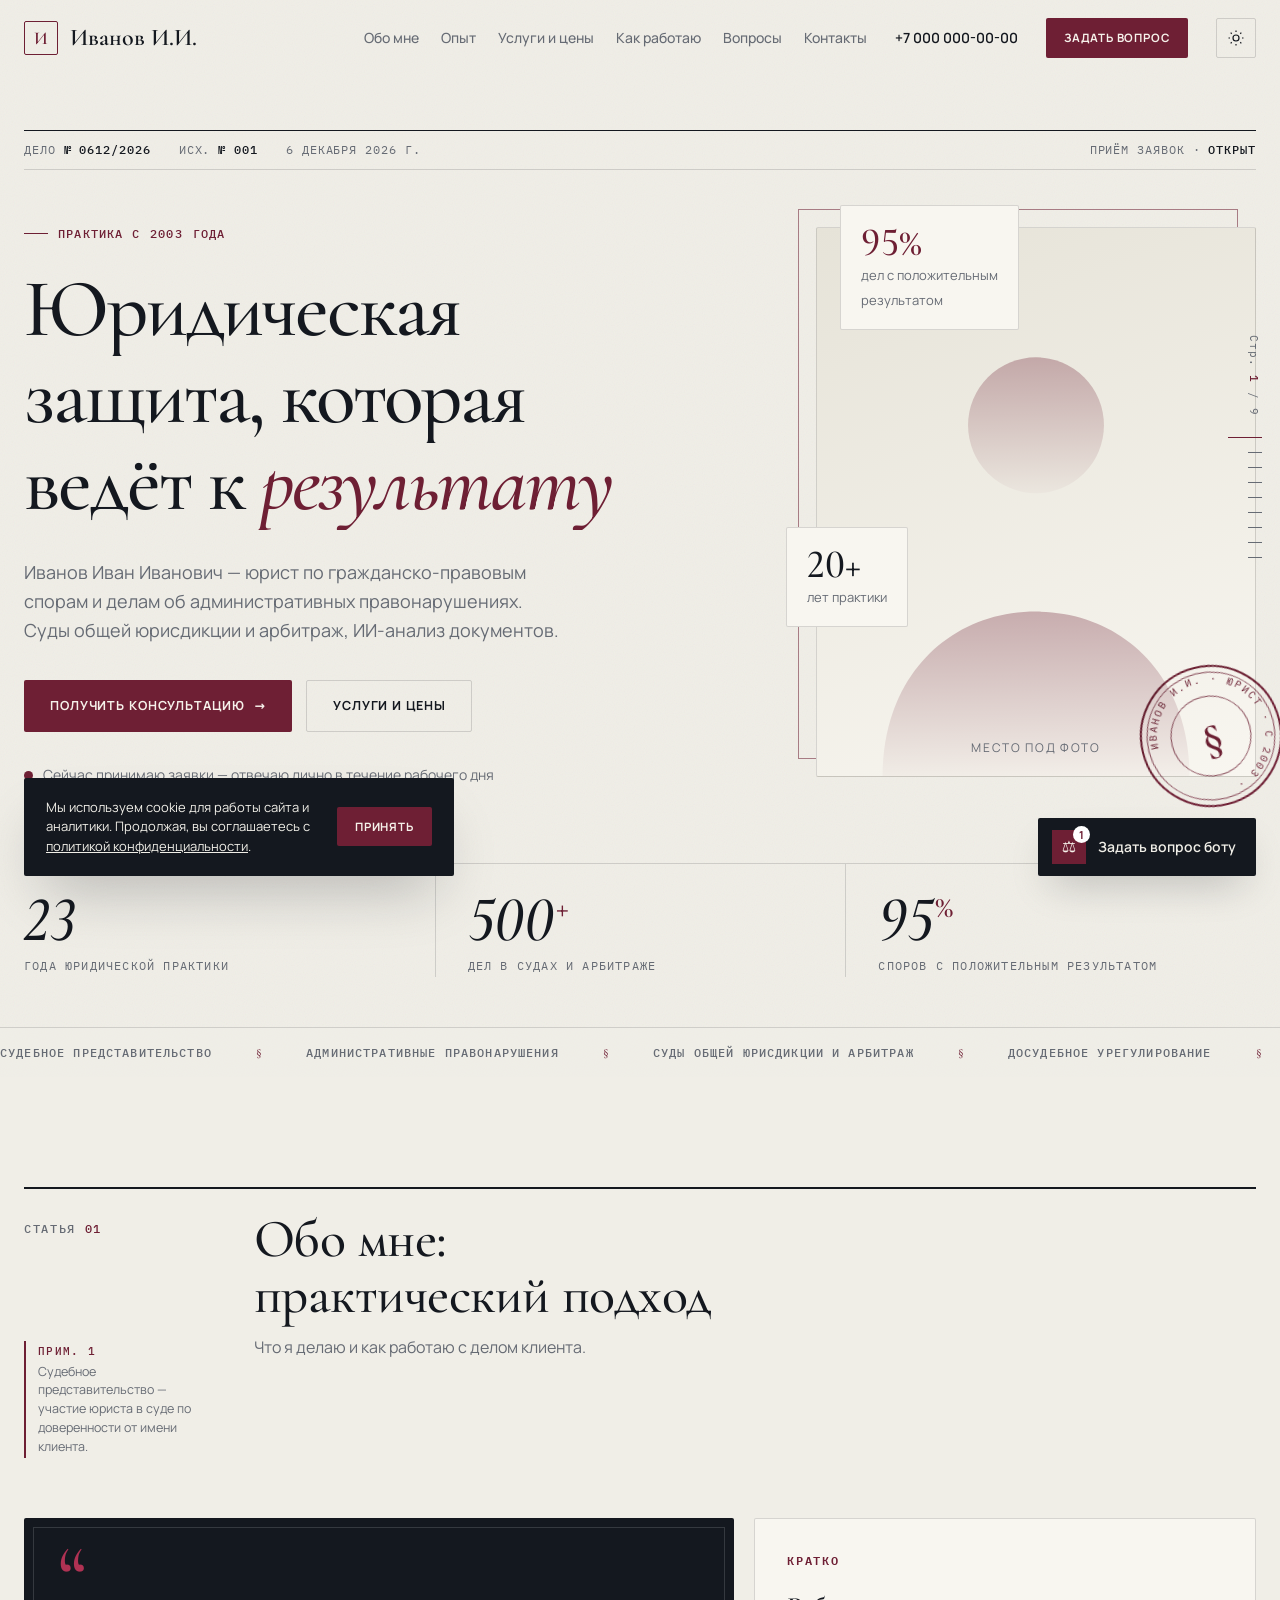
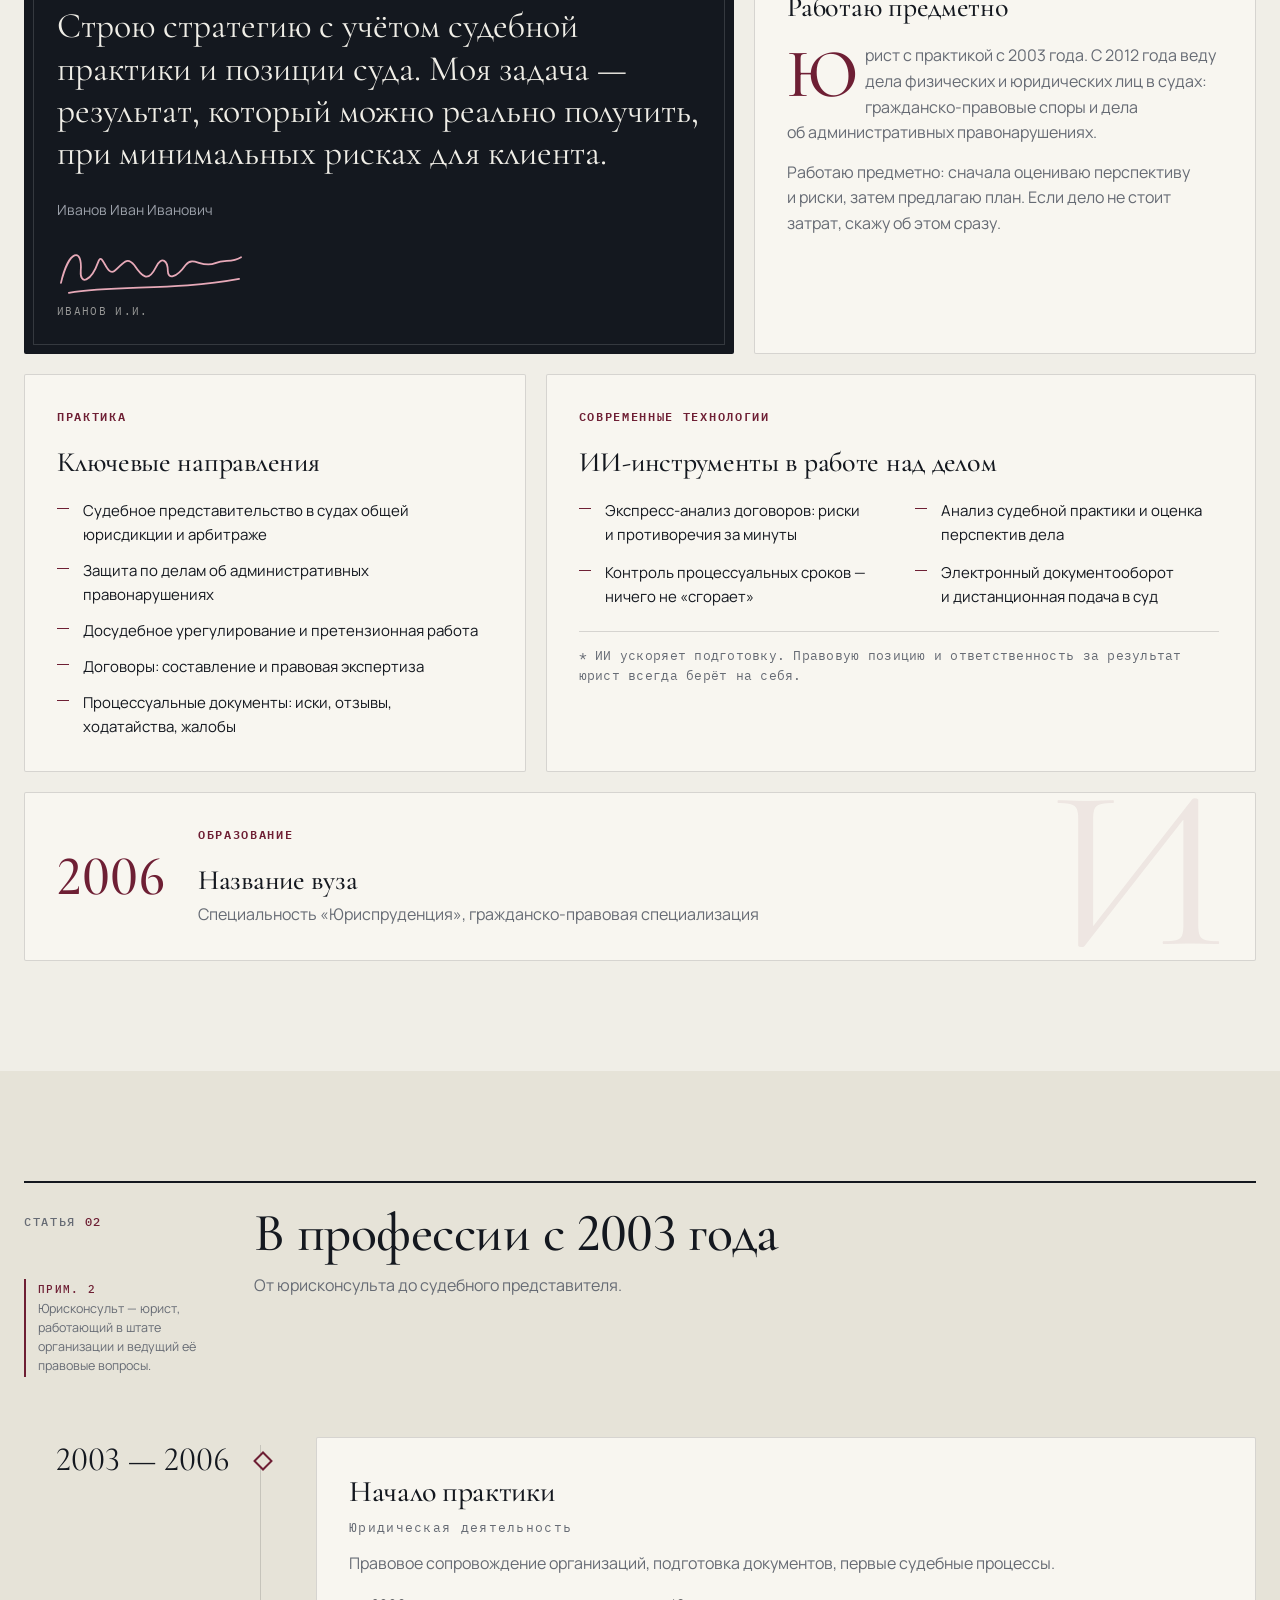
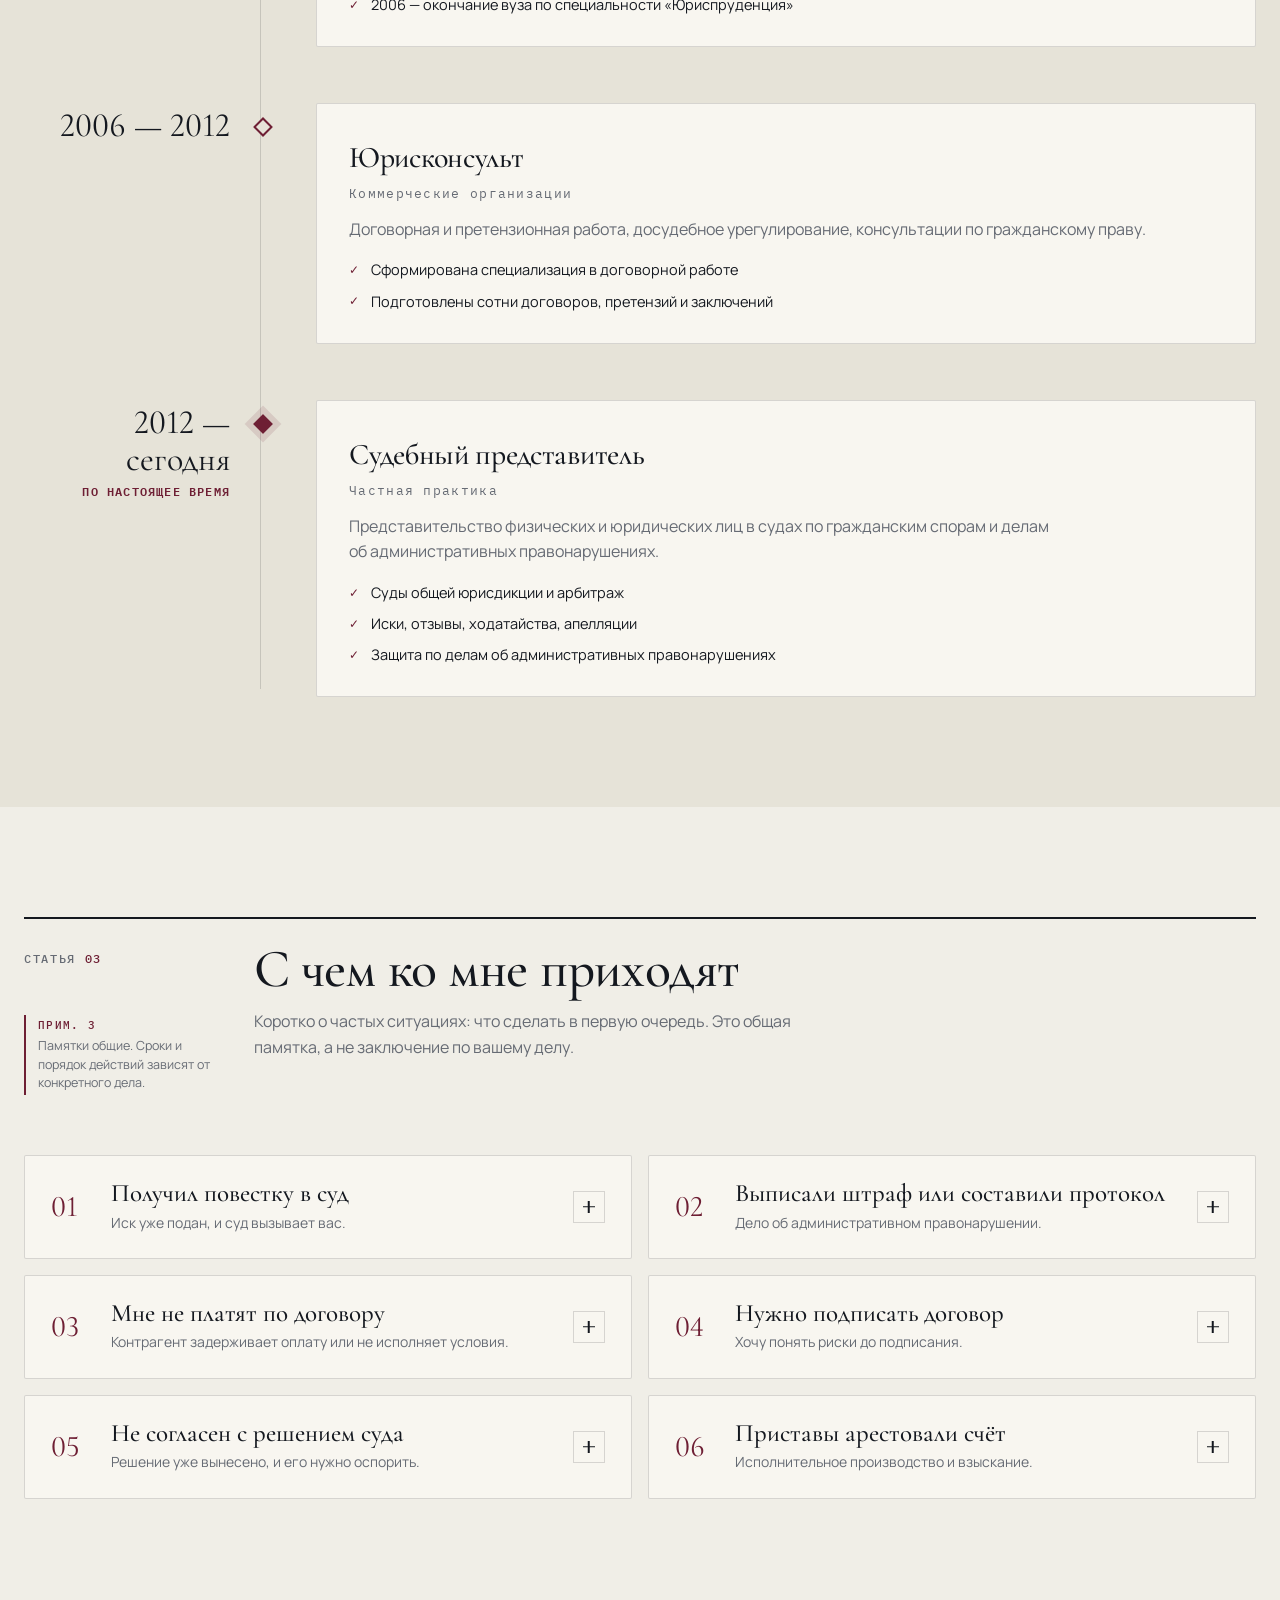
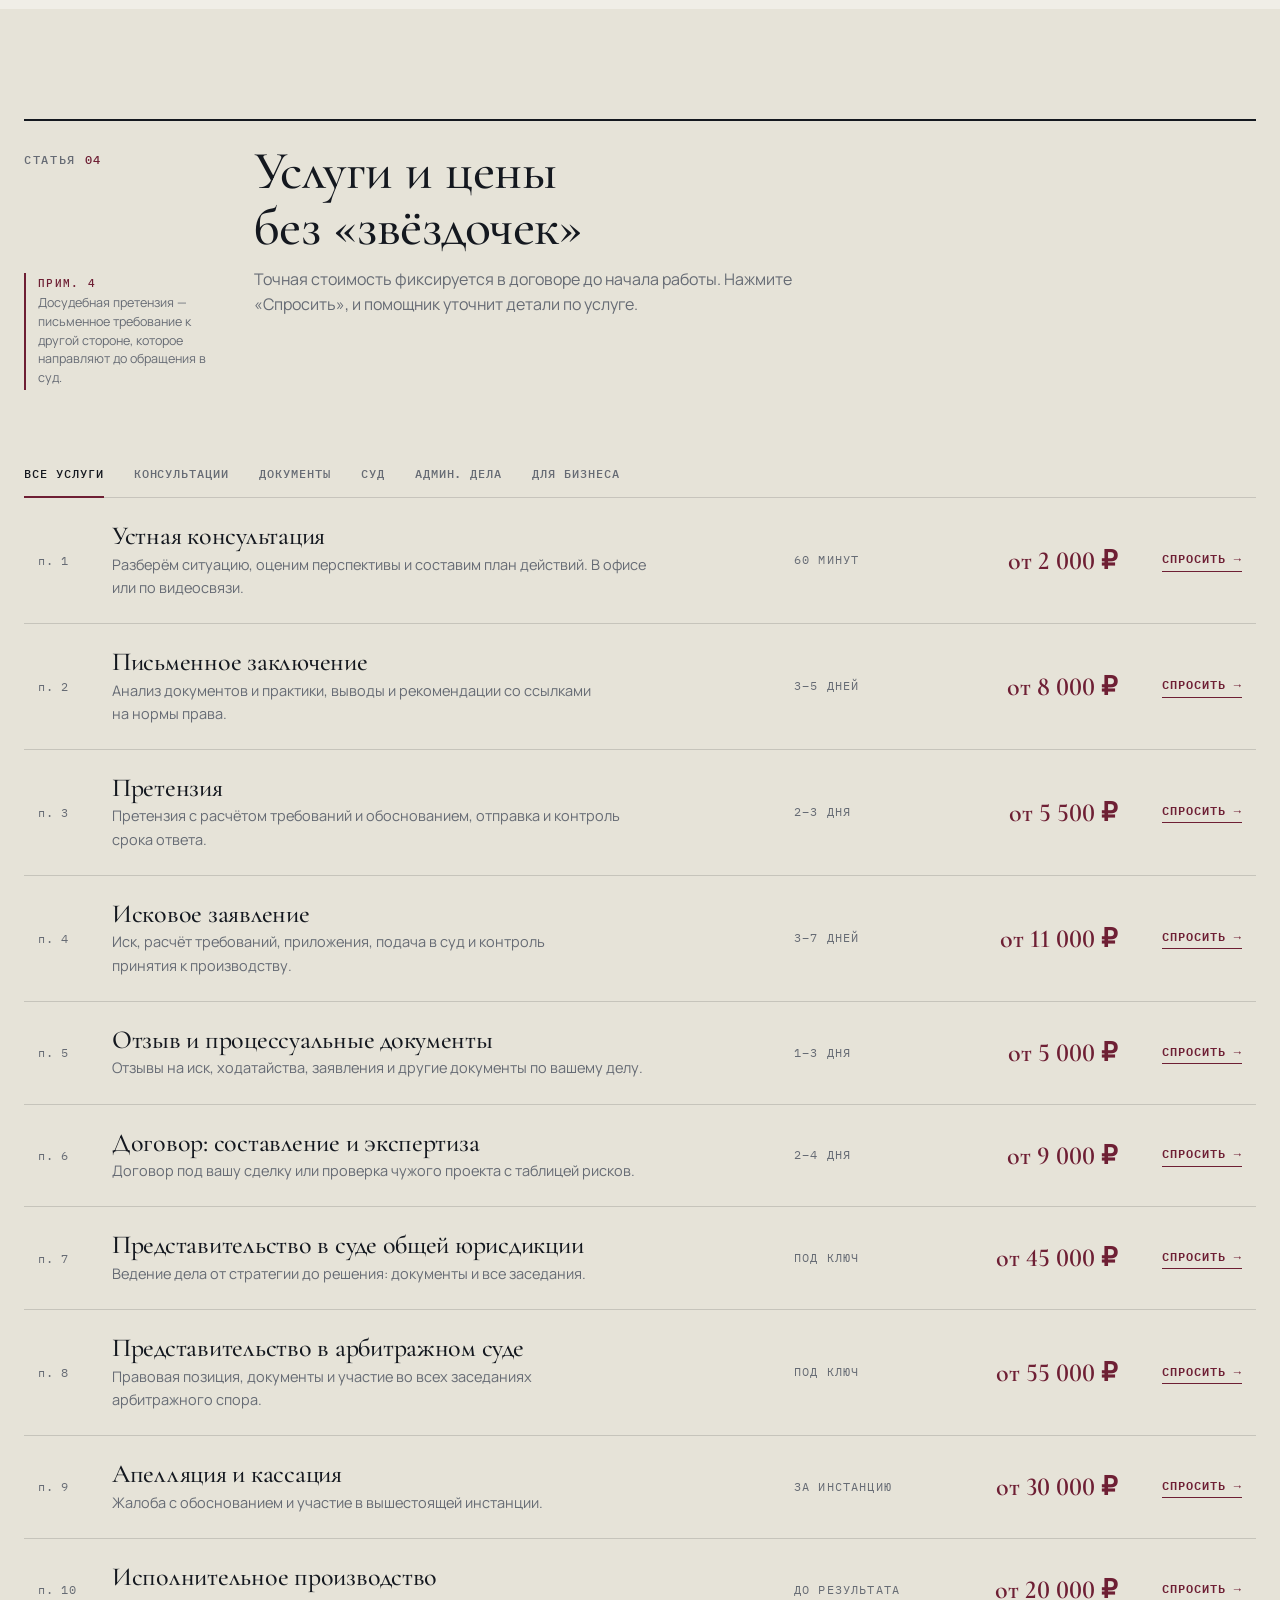
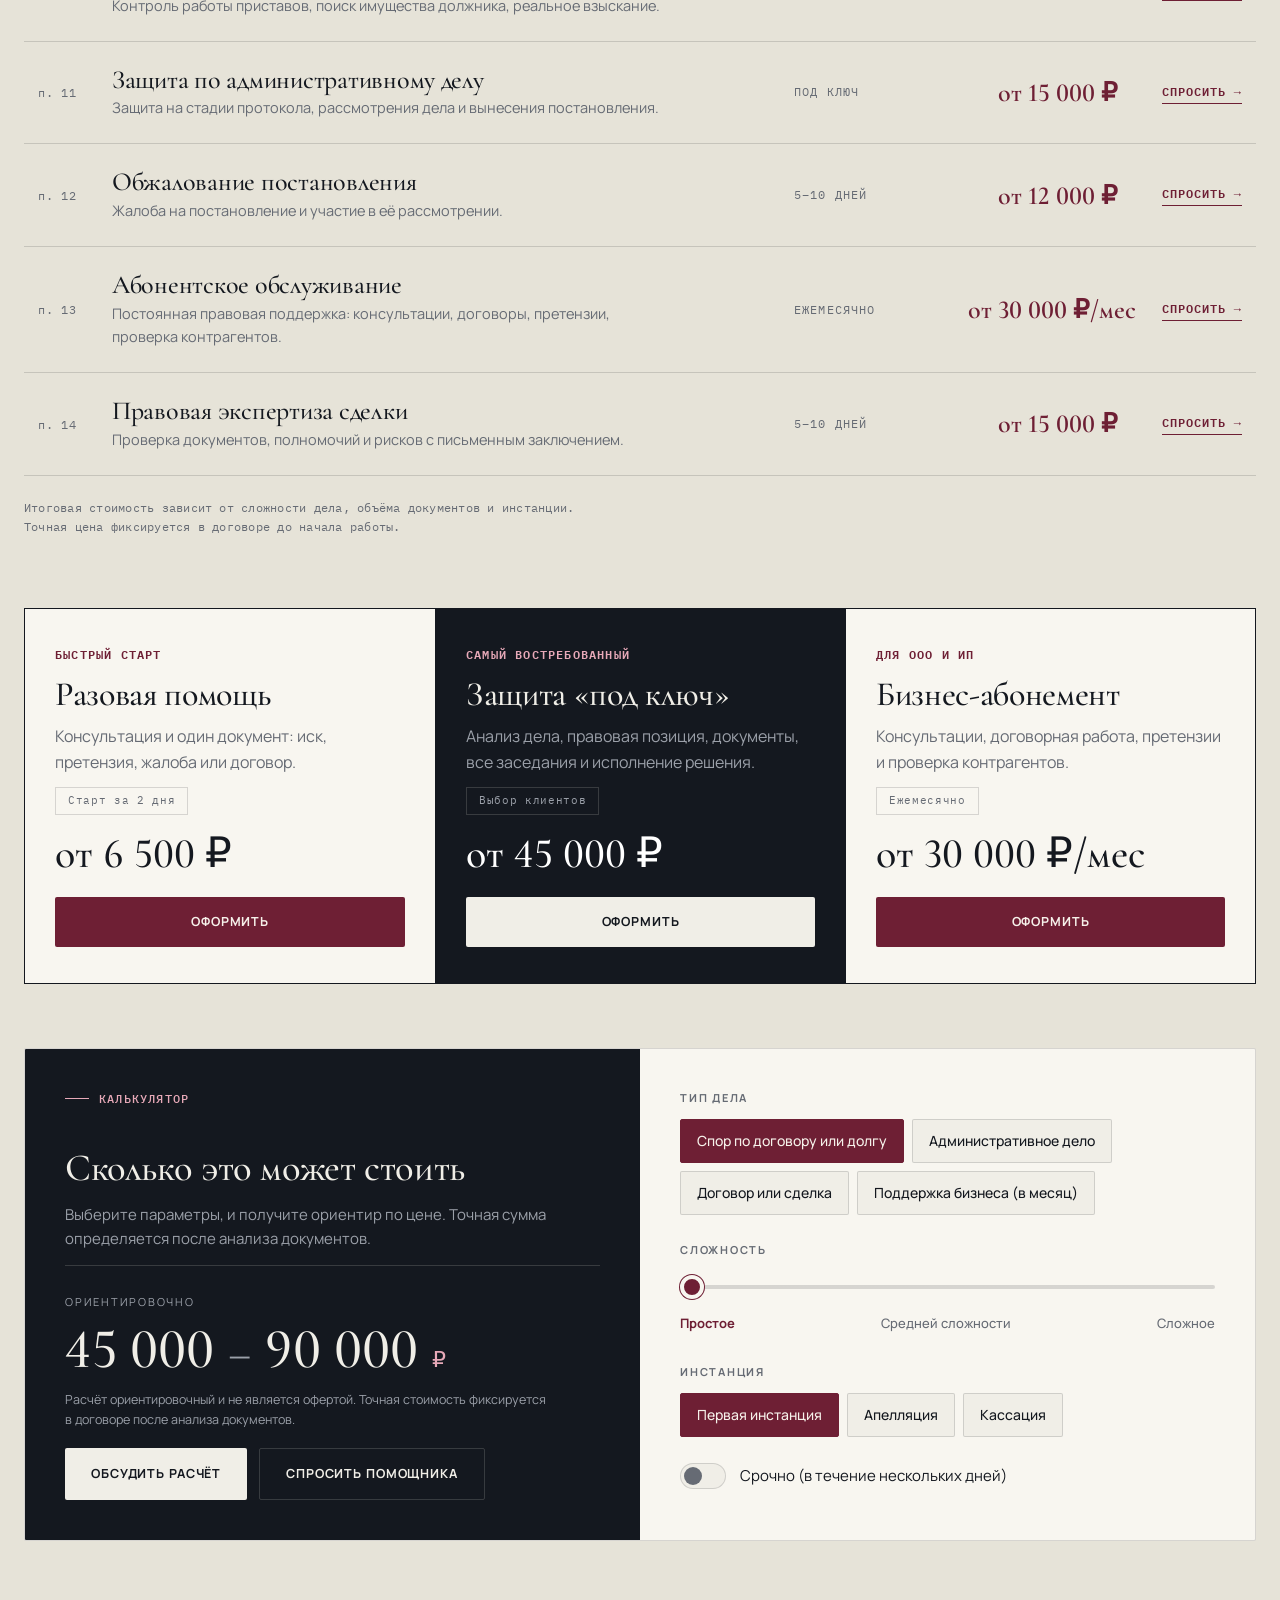
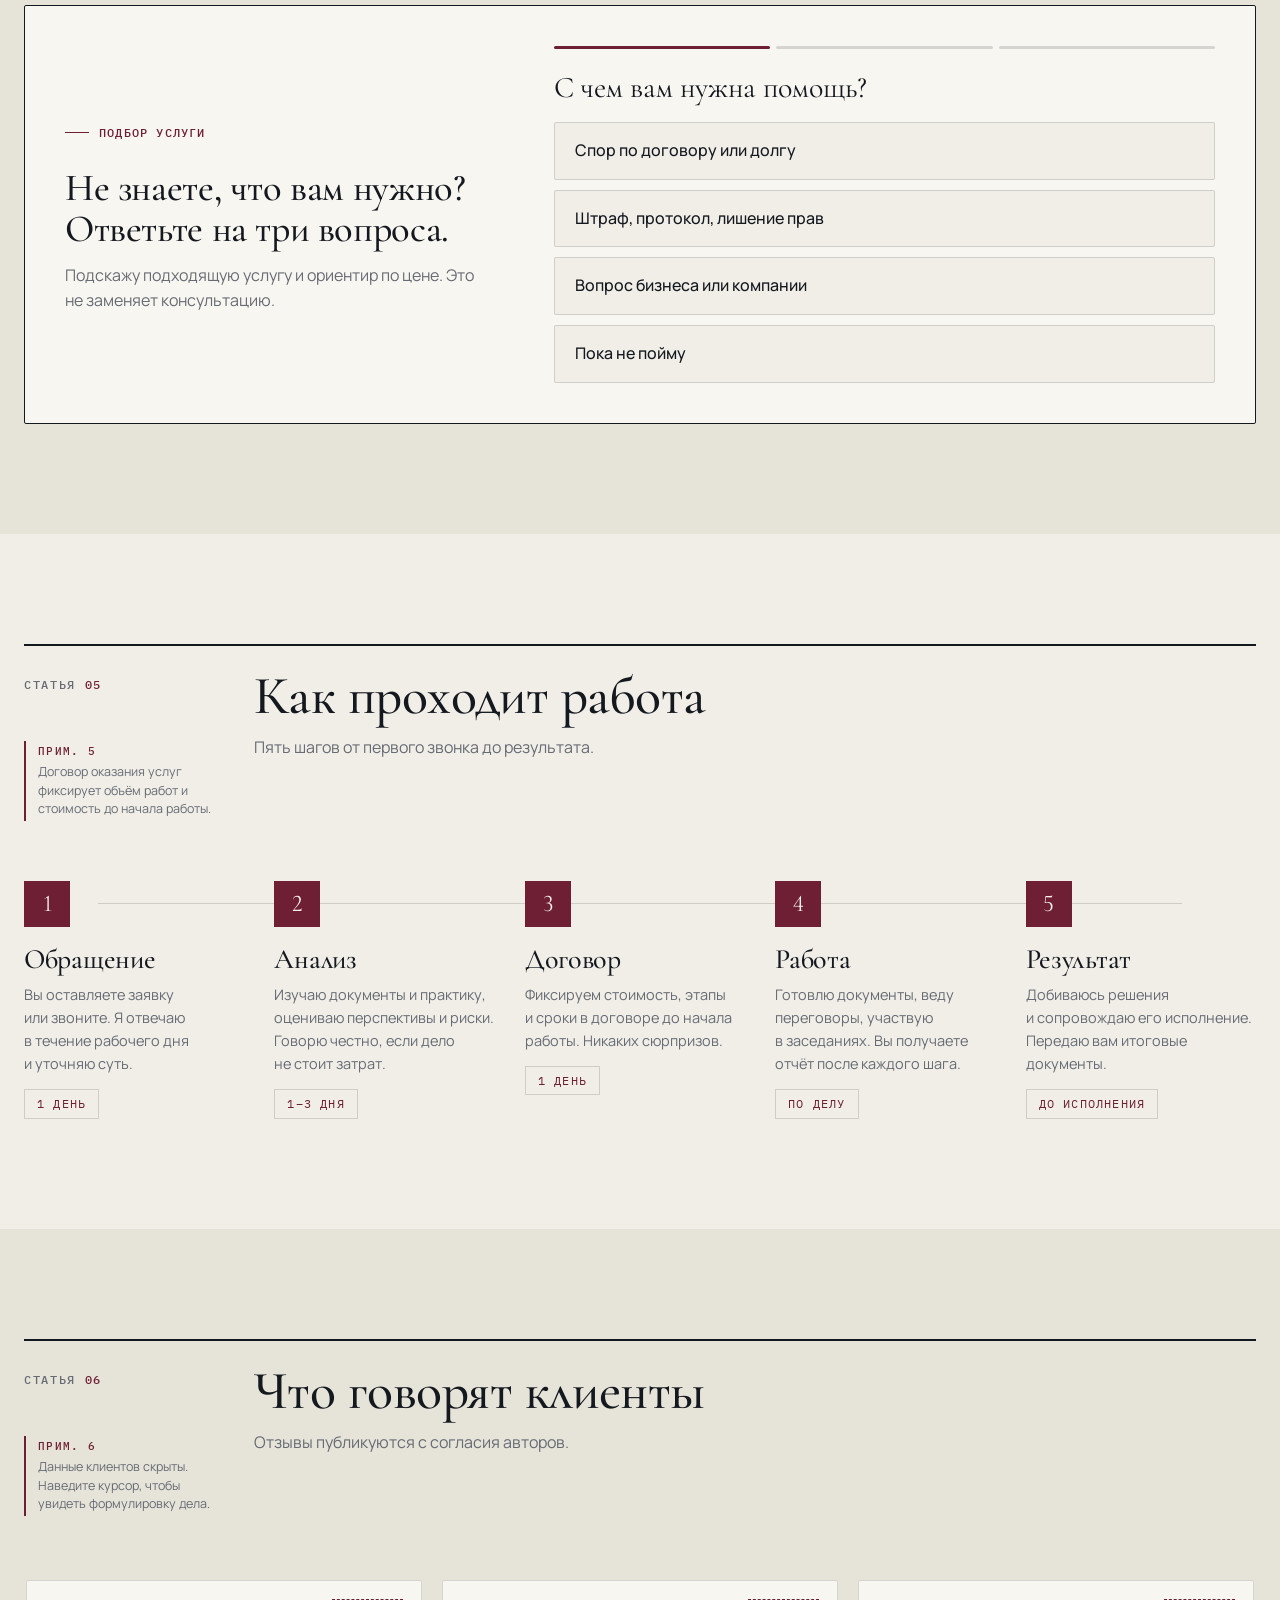
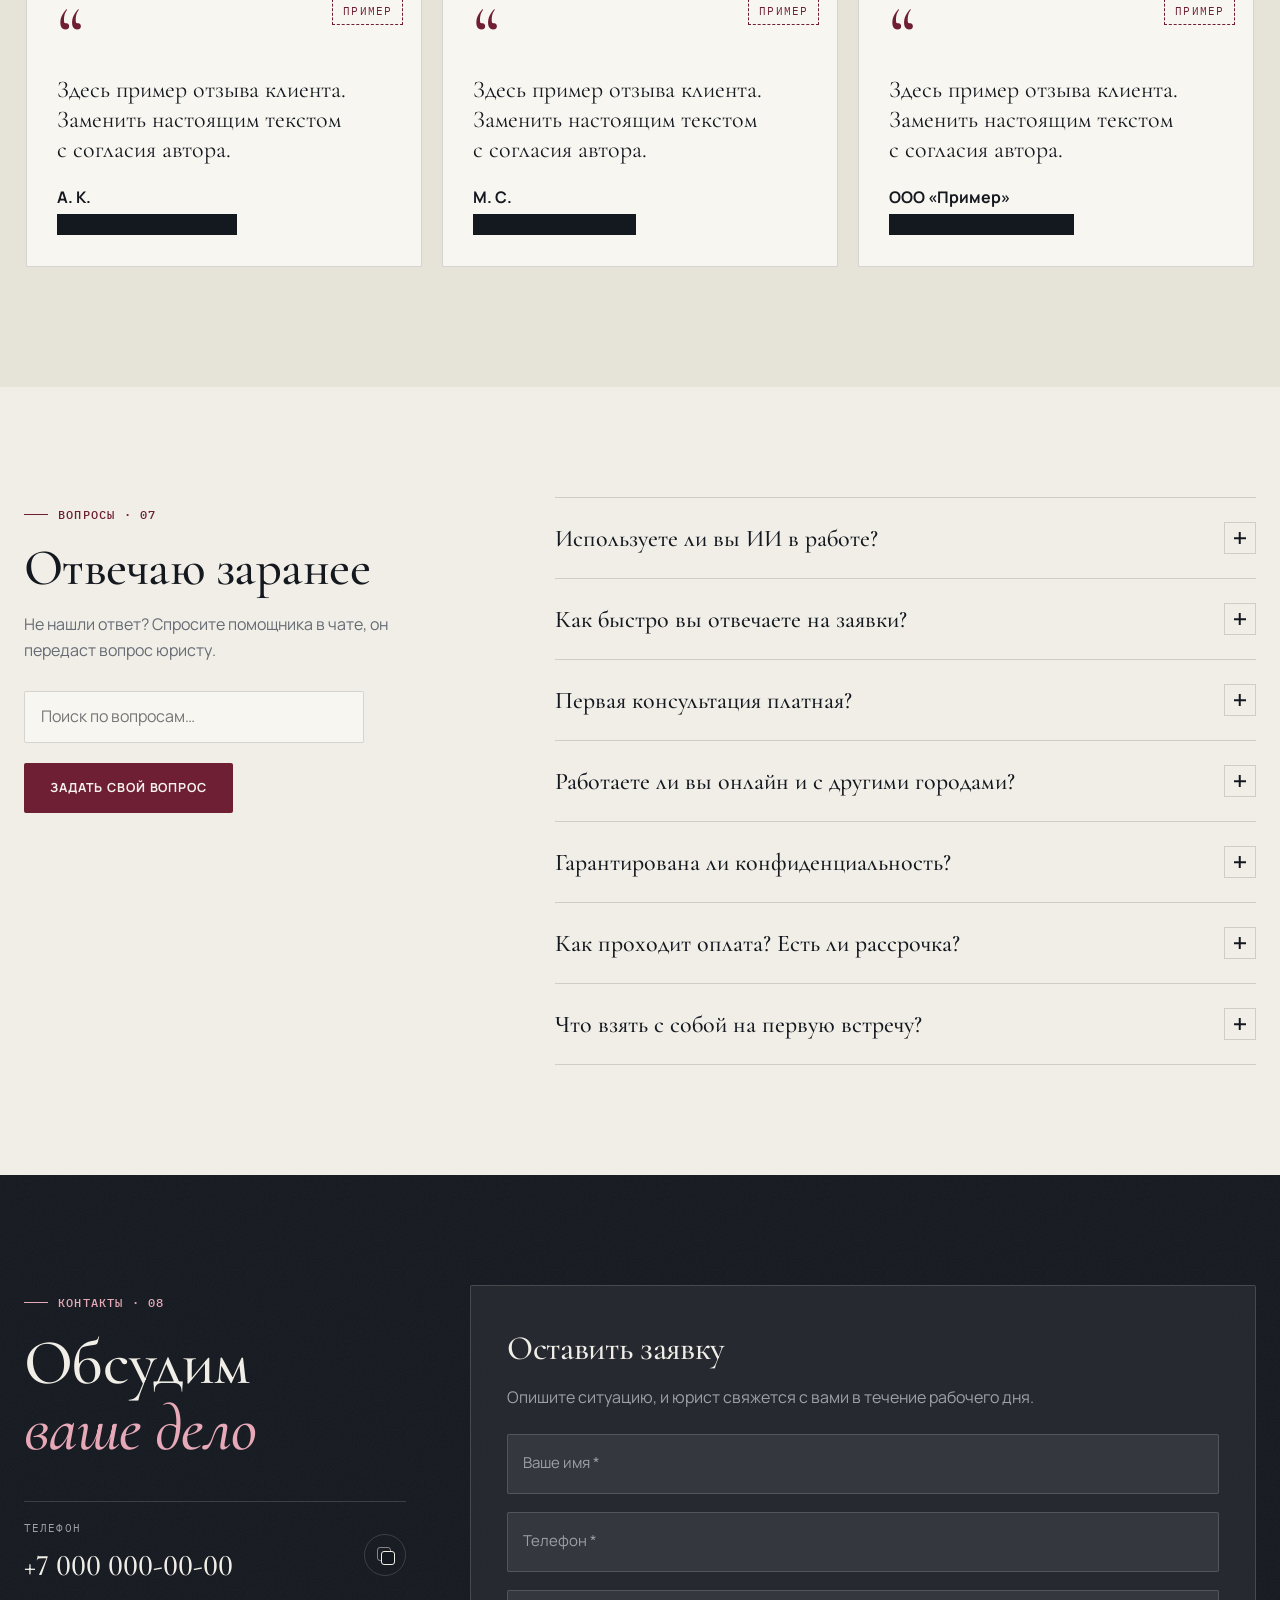
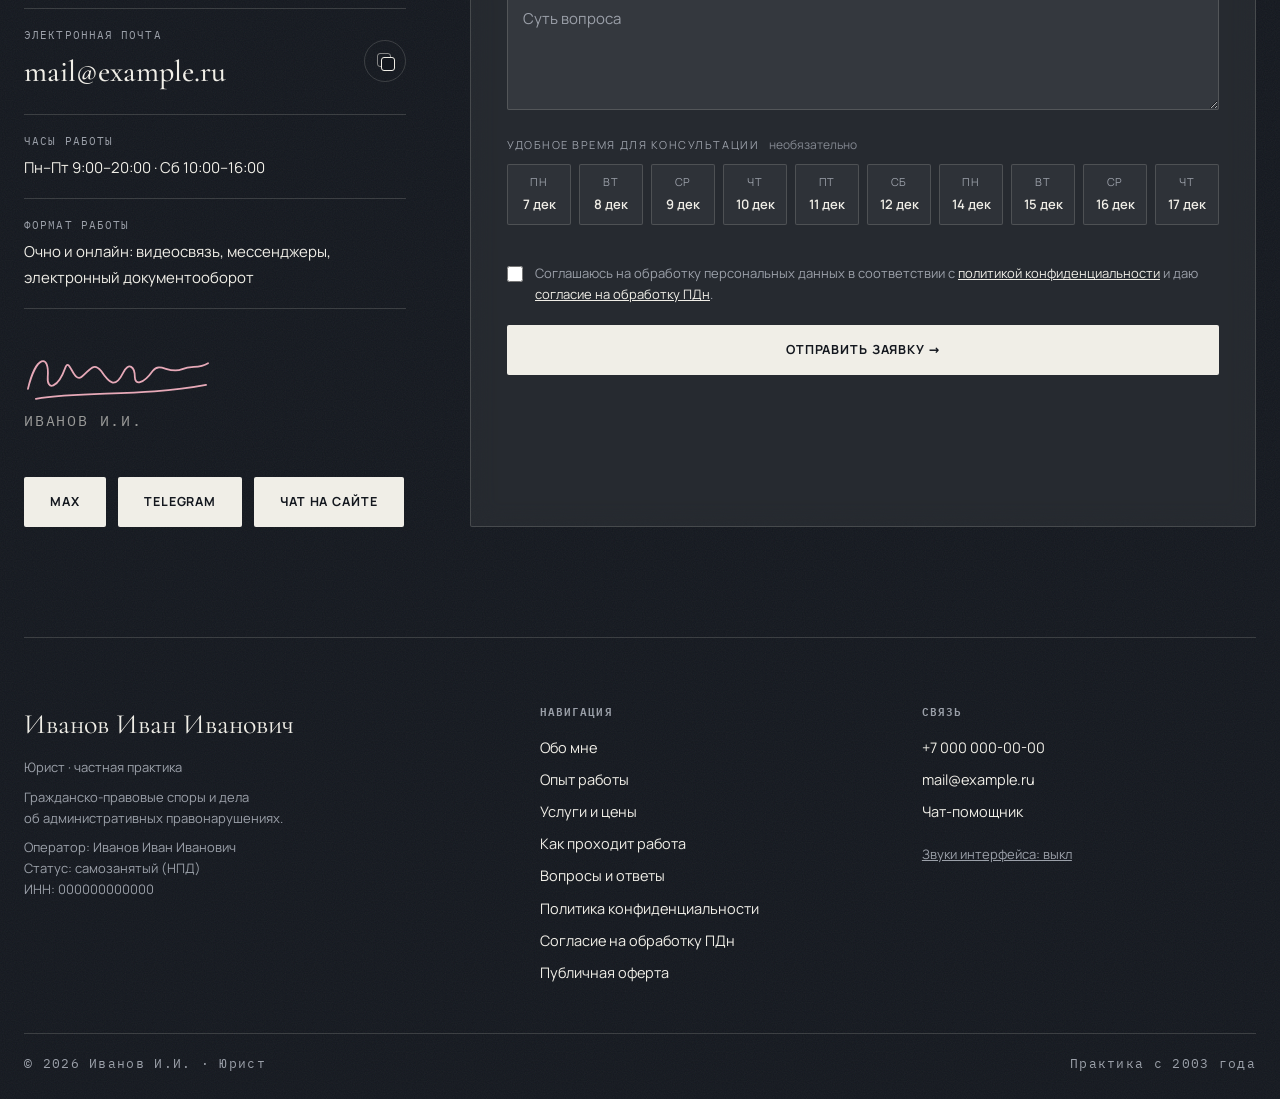
==== index.html @ 4f4e67b0 "Add files via upload" ====
<!doctype html>
<html lang="ru">
<head>
<meta charset="utf-8">
<meta name="viewport" content="width=device-width, initial-scale=1">
<title>Иванов И.И. — юрист по гражданским спорам и административным делам</title>
<meta name="description" content="Юрист с практикой с 2003 года: судебное представительство, административные дела, договоры, претензии. Онлайн-консультации.">
<meta name="theme-color" content="#F0EEE7">
<meta property="og:type" content="website">
<meta property="og:locale" content="ru_RU">
<meta property="og:title" content="Иванов И.И. — юрист по гражданским спорам и административным делам">
<meta property="og:description" content="Судебное представительство, административные дела, договоры, претензии. Практика с 2003 года.">
<meta property="og:image" content="og.png">
<meta name="twitter:card" content="summary_large_image">
<link rel="icon" href="favicon.svg" type="image/svg+xml">
<link rel="preload" href="fonts/Manrope-400-normal-cyrillic.woff2" as="font" type="font/woff2" crossorigin>
<link rel="stylesheet" href="fonts.css">
<link rel="stylesheet" href="styles.css">
<link rel="stylesheet" href="strict.css">
<script>
try{var t=localStorage.getItem('theme');if(!t&&matchMedia('(prefers-color-scheme:dark)').matches)t='dark';if(t)document.documentElement.dataset.theme=t;
if(!sessionStorage.getItem('pre'))document.documentElement.classList.add('pre-on')}catch(e){}
</script>
<script type="application/ld+json">
{"@context":"https://schema.org","@type":"LegalService","name":"Иванов И.И. — юрист","description":"Судебное представительство, административные дела, договоры, претензии","telephone":"+7 000 000-00-00","email":"mail@example.ru","areaServed":"RU","priceRange":"от 2 000 ₽","founder":{"@type":"Person","name":"Иванов Иван Иванович","jobTitle":"Юрист"}}
</script>
</head>
<body>
<a class="skip" href="#about">К содержимому</a>

<div class="pre" id="pre" aria-hidden="true"><div class="pre-in"><i>И</i><span class="pre-line"></span></div></div>
<div class="prog" id="prog" aria-hidden="true"></div>
<div class="toast" id="toast" role="status" aria-live="polite"></div>

<header id="hd">
  <div class="wrap bar">
    <a href="#top" class="logo"><i data-b="initial"></i><span data-b="short"></span></a>
    <nav class="mainnav" id="nav" aria-label="Основное меню">
      <a href="#about">Обо мне</a><a href="#exp">Опыт</a><a href="#price">Услуги и цены</a><a href="#how">Как работаю</a><a href="#faq">Вопросы</a><a href="#contacts">Контакты</a>
    </nav>
    <span class="hours" data-b="hoursShort"></span>
    <a class="tel" data-b="phone" data-href="tel:phoneRaw"></a>
    <button class="btn fill sm" data-bot="Здравствуйте! Хочу задать вопрос.">Задать вопрос</button>
    <button class="theme" id="theme" aria-label="Сменить тему">
      <svg class="sun" viewBox="0 0 24 24"><circle cx="12" cy="12" r="4"/><path d="M12 2v2M12 20v2M2 12h2M20 12h2M4.9 4.9l1.4 1.4M17.7 17.7l1.4 1.4M4.9 19.1l1.4-1.4M17.7 6.3l1.4-1.4"/></svg>
      <svg class="moon" viewBox="0 0 24 24"><path d="M20 14.5A8 8 0 0 1 9.5 4 8 8 0 1 0 20 14.5z"/></svg>
    </button>
    <button class="burger" id="bg" aria-label="Меню" aria-expanded="false"><span></span></button>
  </div>
</header>

<div class="rail" aria-hidden="true" id="rail">
  <a class="on" data-t="Главная" href="#top"></a><a data-t="Обо мне" href="#about"></a><a data-t="Опыт" href="#exp"></a><a data-t="Ситуации" href="#cases"></a><a data-t="Услуги" href="#price"></a><a data-t="Как работаю" href="#how"></a><a data-t="Отзывы" href="#reviews"></a><a data-t="Вопросы" href="#faq"></a><a data-t="Контакты" href="#contacts"></a>
</div>

<noscript><div style="padding:120px 24px 40px;max-width:700px;margin:auto;font-family:Georgia,serif"><h1>Иванов И.И. — юрист</h1><p>Судебное представительство, административные дела, договоры, претензии. Практика с 2003 года.</p><p>Телефон: +7 000 000-00-00 · Почта: mail@example.ru</p><p>Для просмотра сайта включите JavaScript.</p></div></noscript>

<main>
<section class="hero" id="top">
  <div class="wrap">
    <div class="grid">
      <div>
        <div class="eyebrow fade">Практика с <span data-b="since"></span> года</div>
        <h1>
          <span class="ln"><span>Юридическая</span></span>
          <span class="ln"><span>защита, которая</span></span>
          <span class="ln"><span>ведёт к <em>результату</em></span></span>
        </h1>
        <p class="lead fade d2"><span data-b="full"></span> — юрист по гражданско-правовым спорам и делам об административных правонарушениях. Суды общей юрисдикции и арбитраж, ИИ-анализ документов.</p>
        <div class="cta fade d3">
          <a class="btn fill mag" href="#contacts">Получить консультацию <span class="ar">→</span></a>
          <a class="btn ghost mag" href="#price">Услуги и цены</a>
        </div>
        <div class="status fade d3"><span class="dot"></span>Сейчас принимаю заявки — отвечаю лично в течение рабочего дня</div>
      </div>
      <div class="portrait fade d2">
        <div class="ring"></div>
        <div class="frame" id="frame"></div>
        <div class="float f1"><b data-n="20" data-s="+">0</b><span>лет практики</span></div>
        <div class="float f2"><b data-n="95" data-s="%">0</b><span>дел с положительным<br>результатом</span></div>
      </div>
    </div>
    <div class="stats fade d3" id="stats"></div>
  </div>
  <div class="marq"><div class="track" id="tr"></div></div>
</section>

<section class="s" id="about">
  <div class="wrap">
    <div class="sh rv"><span class="no" data-px>01</span><h2 data-split>Обо мне: практический подход</h2><p>Что я делаю и как работаю с делом клиента.</p></div>
    <div class="bento" id="bento"></div>
  </div>
</section>

<section class="s alt" id="exp">
  <div class="wrap">
    <div class="sh rv"><span class="no" data-px>02</span><h2 data-split>В профессии с <span data-b="since"></span> года</h2><p>От юрисконсульта до судебного представителя.</p></div>
    <div class="tl" id="tl"><div class="tl-line"><div class="tl-fill" id="tlf"></div></div></div>
  </div>
</section>

<section class="s" id="cases">
  <div class="wrap">
    <div class="sh rv"><span class="no" data-px>03</span><h2 data-split>С чем ко мне приходят</h2><p>Коротко о частых ситуациях: что сделать в первую очередь. Это общая памятка, а не заключение по вашему делу.</p></div>
    <div class="sit" id="sit"></div>
  </div>
</section>

<section class="s alt" id="price">
  <div class="wrap">
    <div class="sh rv"><span class="no" data-px>04</span><h2 data-split>Услуги и цены без «звёздочек»</h2><p>Точная стоимость фиксируется в договоре до начала работы. Нажмите «Спросить», и помощник уточнит детали по услуге.</p></div>
    <div class="pills rv" id="pills" role="tablist"><span class="ind" id="ind"></span></div>
    <div class="cards" id="cards"></div>
    <p class="note" id="pnote"></p>
    <div class="pk" id="pk"></div>

    <div class="calc rv" id="calc"></div>

    <div class="quiz rv" id="quiz">
      <div class="qd">
        <span class="eyebrow">Подбор услуги</span>
        <h3>Не знаете, что вам нужно? Ответьте на три вопроса.</h3>
        <p>Подскажу подходящую услугу и ориентир по цене. Это не заменяет консультацию.</p>
      </div>
      <div class="qbox" id="qbox"></div>
    </div>
  </div>
</section>

<section class="s" id="how">
  <div class="wrap">
    <div class="sh rv"><span class="no" data-px>05</span><h2 data-split>Как проходит работа</h2><p>Пять шагов от первого звонка до результата.</p></div>
    <ol class="proc" id="proc"></ol>
  </div>
</section>

<section class="s alt" id="reviews">
  <div class="wrap">
    <div class="sh rv"><span class="no" data-px>06</span><h2 data-split>Что говорят клиенты</h2><p>Отзывы публикуются с согласия авторов.</p></div>
    <div class="rvw rv" id="rvw"></div>
  </div>
</section>

<section class="s" id="faq">
  <div class="wrap faqg">
    <div class="side rv">
      <span class="eyebrow">Вопросы · 07</span>
      <h2>Отвечаю заранее</h2>
      <p>Не нашли ответ? Спросите помощника в чате, он передаст вопрос юристу.</p>
      <div class="fsearch"><input id="fq" type="search" placeholder="Поиск по вопросам…" aria-label="Поиск по вопросам" autocomplete="off"></div>
      <button class="btn fill" data-bot="Хочу задать свой вопрос юристу.">Задать свой вопрос</button>
    </div>
    <div><div id="faqlist"></div><p class="nores" id="nores" hidden>Ничего не найдено. Задайте вопрос помощнику, он ответит или передаст юристу.</p></div>
  </div>
</section>

<section class="s dk" id="contacts">
  <div class="wrap cg">
    <div class="rv">
      <span class="eyebrow">Контакты · 08</span>
      <h2>Обсудим <em>ваше дело</em></h2>
      <div class="ci">
        <div class="cl"><a data-href="tel:phoneRaw"><small>Телефон</small><b data-b="phone"></b></a><button class="cp-btn" data-copy="phone" aria-label="Скопировать телефон"></button></div>
        <div class="cl"><a data-href="mailto:email"><small>Электронная почта</small><b data-b="email"></b></a><button class="cp-btn" data-copy="email" aria-label="Скопировать почту"></button></div>
        <div><small>Часы работы</small><span data-b="hours"></span></div>
        <div><small>Формат работы</small><span data-b="format"></span></div>
      </div>
      <div class="msg">
        <a class="btn light" data-href="max" target="_blank" rel="noopener">Max</a>
        <a class="btn light" data-href="telegram" target="_blank" rel="noopener">Telegram</a>
        <button class="btn light" data-bot="Здравствуйте! Хочу задать вопрос.">Чат на сайте</button>
      </div>
    </div>
    <div class="glass rv" id="glass">
      <h3>Оставить заявку</h3>
      <p>Опишите ситуацию, и юрист свяжется с вами в течение рабочего дня.</p>
      <form id="lead" novalidate>
        <div class="fld"><input id="f-name" name="name" autocomplete="name" maxlength="80" placeholder=" "><label for="f-name">Ваше имя *</label><span class="tick"></span><div class="em">Укажите имя</div></div>
        <div class="fld"><input id="f-phone" name="phone" type="tel" inputmode="tel" autocomplete="tel" placeholder=" "><label for="f-phone">Телефон *</label><span class="tick"></span><div class="em">Укажите телефон полностью</div></div>
        <div class="fld"><textarea id="f-msg" name="msg" maxlength="1500" placeholder=" "></textarea><label for="f-msg">Суть вопроса</label></div>
        <div class="bk" id="bk"></div>
        <input class="hp" name="website" tabindex="-1" autocomplete="off" aria-hidden="true">
        <label class="agree" id="agree"><input type="checkbox" id="f-ok"><span>Соглашаюсь на обработку персональных данных в соответствии с <a href="privacy.html" target="_blank">политикой конфиденциальности</a> и даю <a href="consent.html" target="_blank">согласие на обработку ПДн</a>.</span></label>
        <button class="btn light send" type="submit"><span class="lb">Отправить заявку →</span><span class="okm">✓</span></button>
      </form>
      <div class="done"><div class="ck2">✓</div><b>Заявка принята</b><p>Свяжусь с вами в течение рабочего дня.</p></div>
    </div>
  </div>
</section>
</main>

<footer class="dk">
  <div class="wrap">
    <div class="ft">
      <div>
        <div class="lg" data-b="full"></div>
        <p class="req" data-b="role"></p>
        <p class="req">Гражданско-правовые споры и дела об административных правонарушениях.</p>
        <p class="req">Оператор: <span data-b="full"></span><br>Статус: <span data-b="status"></span><br>ИНН: <span data-b="inn"></span></p>
      </div>
      <div><h4>Навигация</h4><a href="#about">Обо мне</a><a href="#exp">Опыт работы</a><a href="#price">Услуги и цены</a><a href="#how">Как проходит работа</a><a href="#faq">Вопросы и ответы</a><a href="privacy.html">Политика конфиденциальности</a><a href="consent.html">Согласие на обработку ПДн</a><a href="offer.html">Публичная оферта</a></div>
      <div><h4>Связь</h4><a data-b="phone" data-href="tel:phoneRaw"></a><a data-b="email" data-href="mailto:email"></a><a href="#" data-bot="Здравствуйте! Хочу задать вопрос.">Чат-помощник</a><button class="snd" id="snd" aria-pressed="false">Звуки интерфейса: выкл</button></div>
    </div>
    <div class="cp"><span>© <span id="yr"></span> <span data-b="short"></span> · Юрист</span><span>Практика с <span data-b="since"></span> года</span></div>
  </div>
</footer>

<!-- чат -->
<div class="hint" id="hint"><b>Есть вопрос?</b><span>Спросите помощника, он передаст юристу.</span></div>
<button class="chatbtn" id="chatbtn" aria-label="Открыть чат"><i>⚖<b>1</b></i>Задать вопрос боту</button>
<section class="cw" id="cw" role="dialog" aria-label="Чат-помощник">
  <header>
    <div class="av">⚖</div>
    <div><b>Приёмная</b><small>онлайн · передаю вопросы юристу</small></div>
    <button class="x" id="cx" aria-label="Закрыть чат">×</button>
  </header>
  <div class="msgs" id="msgs" aria-live="polite"></div>
  <div class="chips" id="chips"></div>
  <form class="cf" id="cf"><input id="ci" placeholder="Напишите вопрос…" autocomplete="off" maxlength="500" aria-label="Сообщение"><button aria-label="Отправить">➤</button></form>
  <div class="cn">Отправляя сообщения и контактные данные, вы соглашаетесь с <a href="privacy.html" target="_blank">политикой конфиденциальности</a>. Ответы бота носят справочный характер и не заменяют консультацию юриста.</div>
</section>

<div class="mbar"><a class="btn ghost" data-href="tel:phoneRaw">Позвонить</a><a class="btn fill" href="#contacts">Написать</a></div>

<div class="ck" id="ck" role="region" aria-label="Cookie">
  <span>Мы используем cookie для работы сайта и аналитики. Продолжая, вы соглашаетесь с <a href="privacy.html">политикой конфиденциальности</a>.</span>
  <button class="btn fill sm" id="ckok">Принять</button>
</div>

<script src="content.js"></script>
<script src="features.js"></script>
<script src="app.js"></script>
<script src="fx.js"></script>
<script src="docs.js"></script>
</body>
</html>
---- fonts.css ----
/* Локальные шрифты (кириллица и латиница), чтобы сайт не зависел от сторонних серверов */
@font-face {
  font-family: 'Cormorant Garamond';
  font-style: italic;
  font-weight: 400;
  font-display: swap;
  src: url(fonts/CormorantGaramond-400-italic-cyrillic.woff2) format('woff2');
  unicode-range: U+0301, U+0400-045F, U+0490-0491, U+04B0-04B1, U+2116;
}
@font-face {
  font-family: 'Cormorant Garamond';
  font-style: italic;
  font-weight: 400;
  font-display: swap;
  src: url(fonts/CormorantGaramond-400-italic-latin.woff2) format('woff2');
  unicode-range: U+0000-00FF, U+0131, U+0152-0153, U+02BB-02BC, U+02C6, U+02DA, U+02DC, U+0304, U+0308, U+0329, U+2000-206F, U+20AC, U+2122, U+2191, U+2193, U+2212, U+2215, U+FEFF, U+FFFD;
}
@font-face {
  font-family: 'Cormorant Garamond';
  font-style: italic;
  font-weight: 500;
  font-display: swap;
  src: url(fonts/CormorantGaramond-400-italic-cyrillic.woff2) format('woff2');
  unicode-range: U+0301, U+0400-045F, U+0490-0491, U+04B0-04B1, U+2116;
}
@font-face {
  font-family: 'Cormorant Garamond';
  font-style: italic;
  font-weight: 500;
  font-display: swap;
  src: url(fonts/CormorantGaramond-400-italic-latin.woff2) format('woff2');
  unicode-range: U+0000-00FF, U+0131, U+0152-0153, U+02BB-02BC, U+02C6, U+02DA, U+02DC, U+0304, U+0308, U+0329, U+2000-206F, U+20AC, U+2122, U+2191, U+2193, U+2212, U+2215, U+FEFF, U+FFFD;
}
@font-face {
  font-family: 'Cormorant Garamond';
  font-style: normal;
  font-weight: 400;
  font-display: swap;
  src: url(fonts/CormorantGaramond-400-normal-cyrillic.woff2) format('woff2');
  unicode-range: U+0301, U+0400-045F, U+0490-0491, U+04B0-04B1, U+2116;
}
@font-face {
  font-family: 'Cormorant Garamond';
  font-style: normal;
  font-weight: 400;
  font-display: swap;
  src: url(fonts/CormorantGaramond-400-normal-latin.woff2) format('woff2');
  unicode-range: U+0000-00FF, U+0131, U+0152-0153, U+02BB-02BC, U+02C6, U+02DA, U+02DC, U+0304, U+0308, U+0329, U+2000-206F, U+20AC, U+2122, U+2191, U+2193, U+2212, U+2215, U+FEFF, U+FFFD;
}
@font-face {
  font-family: 'Cormorant Garamond';
  font-style: normal;
  font-weight: 500;
  font-display: swap;
  src: url(fonts/CormorantGaramond-400-normal-cyrillic.woff2) format('woff2');
  unicode-range: U+0301, U+0400-045F, U+0490-0491, U+04B0-04B1, U+2116;
}
@font-face {
  font-family: 'Cormorant Garamond';
  font-style: normal;
  font-weight: 500;
  font-display: swap;
  src: url(fonts/CormorantGaramond-400-normal-latin.woff2) format('woff2');
  unicode-range: U+0000-00FF, U+0131, U+0152-0153, U+02BB-02BC, U+02C6, U+02DA, U+02DC, U+0304, U+0308, U+0329, U+2000-206F, U+20AC, U+2122, U+2191, U+2193, U+2212, U+2215, U+FEFF, U+FFFD;
}
@font-face {
  font-family: 'Cormorant Garamond';
  font-style: normal;
  font-weight: 600;
  font-display: swap;
  src: url(fonts/CormorantGaramond-400-normal-cyrillic.woff2) format('woff2');
  unicode-range: U+0301, U+0400-045F, U+0490-0491, U+04B0-04B1, U+2116;
}
@font-face {
  font-family: 'Cormorant Garamond';
  font-style: normal;
  font-weight: 600;
  font-display: swap;
  src: url(fonts/CormorantGaramond-400-normal-latin.woff2) format('woff2');
  unicode-range: U+0000-00FF, U+0131, U+0152-0153, U+02BB-02BC, U+02C6, U+02DA, U+02DC, U+0304, U+0308, U+0329, U+2000-206F, U+20AC, U+2122, U+2191, U+2193, U+2212, U+2215, U+FEFF, U+FFFD;
}
@font-face {
  font-family: 'IBM Plex Mono';
  font-style: normal;
  font-weight: 400;
  font-display: swap;
  src: url(fonts/IBMPlexMono-400-normal-cyrillic.woff2) format('woff2');
  unicode-range: U+0301, U+0400-045F, U+0490-0491, U+04B0-04B1, U+2116;
}
@font-face {
  font-family: 'IBM Plex Mono';
  font-style: normal;
  font-weight: 400;
  font-display: swap;
  src: url(fonts/IBMPlexMono-400-normal-latin.woff2) format('woff2');
  unicode-range: U+0000-00FF, U+0131, U+0152-0153, U+02BB-02BC, U+02C6, U+02DA, U+02DC, U+0304, U+0308, U+0329, U+2000-206F, U+20AC, U+2122, U+2191, U+2193, U+2212, U+2215, U+FEFF, U+FFFD;
}
@font-face {
  font-family: 'IBM Plex Mono';
  font-style: normal;
  font-weight: 500;
  font-display: swap;
  src: url(fonts/IBMPlexMono-500-normal-cyrillic.woff2) format('woff2');
  unicode-range: U+0301, U+0400-045F, U+0490-0491, U+04B0-04B1, U+2116;
}
@font-face {
  font-family: 'IBM Plex Mono';
  font-style: normal;
  font-weight: 500;
  font-display: swap;
  src: url(fonts/IBMPlexMono-500-normal-latin.woff2) format('woff2');
  unicode-range: U+0000-00FF, U+0131, U+0152-0153, U+02BB-02BC, U+02C6, U+02DA, U+02DC, U+0304, U+0308, U+0329, U+2000-206F, U+20AC, U+2122, U+2191, U+2193, U+2212, U+2215, U+FEFF, U+FFFD;
}
@font-face {
  font-family: 'IBM Plex Mono';
  font-style: normal;
  font-weight: 600;
  font-display: swap;
  src: url(fonts/IBMPlexMono-600-normal-cyrillic.woff2) format('woff2');
  unicode-range: U+0301, U+0400-045F, U+0490-0491, U+04B0-04B1, U+2116;
}
@font-face {
  font-family: 'IBM Plex Mono';
  font-style: normal;
  font-weight: 600;
  font-display: swap;
  src: url(fonts/IBMPlexMono-600-normal-latin.woff2) format('woff2');
  unicode-range: U+0000-00FF, U+0131, U+0152-0153, U+02BB-02BC, U+02C6, U+02DA, U+02DC, U+0304, U+0308, U+0329, U+2000-206F, U+20AC, U+2122, U+2191, U+2193, U+2212, U+2215, U+FEFF, U+FFFD;
}
@font-face {
  font-family: 'Manrope';
  font-style: normal;
  font-weight: 400;
  font-display: swap;
  src: url(fonts/Manrope-400-normal-cyrillic.woff2) format('woff2');
  unicode-range: U+0301, U+0400-045F, U+0490-0491, U+04B0-04B1, U+2116;
}
@font-face {
  font-family: 'Manrope';
  font-style: normal;
  font-weight: 400;
  font-display: swap;
  src: url(fonts/Manrope-400-normal-latin.woff2) format('woff2');
  unicode-range: U+0000-00FF, U+0131, U+0152-0153, U+02BB-02BC, U+02C6, U+02DA, U+02DC, U+0304, U+0308, U+0329, U+2000-206F, U+20AC, U+2122, U+2191, U+2193, U+2212, U+2215, U+FEFF, U+FFFD;
}
@font-face {
  font-family: 'Manrope';
  font-style: normal;
  font-weight: 500;
  font-display: swap;
  src: url(fonts/Manrope-400-normal-cyrillic.woff2) format('woff2');
  unicode-range: U+0301, U+0400-045F, U+0490-0491, U+04B0-04B1, U+2116;
}
@font-face {
  font-family: 'Manrope';
  font-style: normal;
  font-weight: 500;
  font-display: swap;
  src: url(fonts/Manrope-400-normal-latin.woff2) format('woff2');
  unicode-range: U+0000-00FF, U+0131, U+0152-0153, U+02BB-02BC, U+02C6, U+02DA, U+02DC, U+0304, U+0308, U+0329, U+2000-206F, U+20AC, U+2122, U+2191, U+2193, U+2212, U+2215, U+FEFF, U+FFFD;
}
@font-face {
  font-family: 'Manrope';
  font-style: normal;
  font-weight: 600;
  font-display: swap;
  src: url(fonts/Manrope-400-normal-cyrillic.woff2) format('woff2');
  unicode-range: U+0301, U+0400-045F, U+0490-0491, U+04B0-04B1, U+2116;
}
@font-face {
  font-family: 'Manrope';
  font-style: normal;
  font-weight: 600;
  font-display: swap;
  src: url(fonts/Manrope-400-normal-latin.woff2) format('woff2');
  unicode-range: U+0000-00FF, U+0131, U+0152-0153, U+02BB-02BC, U+02C6, U+02DA, U+02DC, U+0304, U+0308, U+0329, U+2000-206F, U+20AC, U+2122, U+2191, U+2193, U+2212, U+2215, U+FEFF, U+FFFD;
}
@font-face {
  font-family: 'Manrope';
  font-style: normal;
  font-weight: 700;
  font-display: swap;
  src: url(fonts/Manrope-400-normal-cyrillic.woff2) format('woff2');
  unicode-range: U+0301, U+0400-045F, U+0490-0491, U+04B0-04B1, U+2116;
}
@font-face {
  font-family: 'Manrope';
  font-style: normal;
  font-weight: 700;
  font-display: swap;
  src: url(fonts/Manrope-400-normal-latin.woff2) format('woff2');
  unicode-range: U+0000-00FF, U+0131, U+0152-0153, U+02BB-02BC, U+02C6, U+02DA, U+02DC, U+0304, U+0308, U+0329, U+2000-206F, U+20AC, U+2122, U+2191, U+2193, U+2212, U+2215, U+FEFF, U+FFFD;
}
---- styles.css ----
/* Тема: кремовая бумага + бургунди. Тёмная тема — data-theme="dark" */
:root{
  --bg:#F0EEE7; --bg2:#E6E3D8; --card:#F8F6F0; --ink:#14181F; --mut:#666B74;
  --line:rgba(20,24,31,.15); --acc:#6E1F34; --acc-ink:#F6F1EA; --glow:rgba(110,31,52,.12);
  --sh:rgba(20,24,31,.28); --dk:#14181F; --dk-ink:#F0EEE7; --dk-mut:#9BA0A9; --dk-line:rgba(240,238,231,.16);
  --ok:#2F6B4A; --err:#A32B2B;
  --r:14px; --rs:10px;
  --disp:'Cormorant Garamond',Georgia,serif; --body:'Manrope',system-ui,sans-serif;
}
:root[data-theme="dark"]{
  --bg:#12141A; --bg2:#191C24; --card:#1D2029; --ink:#EEE9E1; --mut:#9A9FA9;
  --line:rgba(255,255,255,.13); --acc:#C9647F; --acc-ink:#1A0A10; --glow:rgba(201,100,127,.16);
  --sh:#000; --dk:#0B0D12; --dk-ink:#EEE9E1;
}
*{box-sizing:border-box;margin:0;padding:0}
html{scroll-behavior:smooth;scroll-padding-top:84px}
body{background:var(--bg);color:var(--ink);font-family:var(--body);font-size:16px;line-height:1.6;-webkit-font-smoothing:antialiased;overflow-x:hidden;transition:background .3s,color .3s}
a{color:inherit;text-decoration:none}
button,input,textarea{font:inherit;color:inherit}
button{cursor:pointer;border:0;background:none}
img{max-width:100%;display:block}
:focus-visible{outline:2px solid var(--acc);outline-offset:3px}
.wrap{width:min(1240px,100% - 48px);margin-inline:auto}
.sr{position:absolute;width:1px;height:1px;overflow:hidden;clip:rect(0 0 0 0)}

/* кнопки */
.btn{display:inline-flex;align-items:center;justify-content:center;gap:10px;padding:14px 26px;border-radius:var(--rs);font-weight:600;font-size:15px;transition:transform .25s,box-shadow .25s,background .25s,border-color .25s,color .25s;will-change:transform;white-space:nowrap}
.btn.fill{background:var(--acc);color:var(--acc-ink);box-shadow:0 10px 30px -10px var(--glow)}
.btn.fill:hover{box-shadow:0 14px 36px -8px var(--acc)}
.btn.ghost{border:1px solid var(--line)}
.btn.ghost:hover{border-color:var(--acc);color:var(--acc)}
.btn.light{background:var(--dk-ink);color:var(--dk)}
.btn.light:hover{box-shadow:0 12px 32px -10px rgba(255,255,255,.4)}
.btn.sm{padding:10px 20px;font-size:14px}
.btn[disabled]{opacity:.6;pointer-events:none}

/* шапка */
header{position:fixed;inset:0 0 auto 0;z-index:50;transition:background .3s,backdrop-filter .3s,border-color .3s;border-bottom:1px solid transparent}
header.scrolled{background:color-mix(in srgb,var(--bg) 82%,transparent);backdrop-filter:blur(14px);border-color:var(--line)}
.bar{display:flex;align-items:center;gap:28px;height:76px}
.logo{display:flex;align-items:center;gap:12px;font-family:var(--disp);font-size:24px;font-weight:600}
.logo i{width:34px;height:34px;border:1px solid var(--acc);border-radius:var(--rs);display:grid;place-items:center;font-style:normal;font-size:18px;color:var(--acc)}
.mainnav{display:flex;gap:26px;margin-left:auto;font-size:14px;font-weight:500;color:var(--mut)}
.mainnav a{position:relative;padding:6px 0;transition:color .2s}
.mainnav a:hover{color:var(--ink)}
.mainnav a::after{content:"";position:absolute;left:0;bottom:0;width:100%;height:1px;background:var(--acc);transform:scaleX(0);transform-origin:left;transition:transform .3s}
.mainnav a:hover::after{transform:scaleX(1)}
.tel{font-size:14px;font-weight:600;white-space:nowrap}
.hours{font-size:12px;color:var(--mut);white-space:nowrap}
.theme{width:40px;height:40px;border:1px solid var(--line);border-radius:var(--rs);display:grid;place-items:center;transition:border-color .2s}
.theme:hover{border-color:var(--acc)}
.theme svg{width:18px;height:18px;fill:none;stroke:currentColor;stroke-width:1.6}
.theme .moon{display:none}
:root[data-theme="dark"] .theme .sun{display:none}
:root[data-theme="dark"] .theme .moon{display:block}
.burger{display:none;width:44px;height:44px;border:1px solid var(--line);border-radius:var(--rs);place-items:center}
.burger span,.burger span::before{display:block;width:18px;height:1.5px;background:var(--ink);position:relative;transition:.3s}
.burger span::before{content:"";position:absolute;top:6px}
.burger.on span{transform:translateY(3px) rotate(45deg)}
.burger.on span::before{transform:translateY(-6px) rotate(-90deg);top:6px}

/* hero */
.hero{position:relative;min-height:100vh;display:flex;flex-direction:column;justify-content:center;padding:130px 0 100px;overflow:hidden;
  background:radial-gradient(900px 520px at 78% 38%,var(--glow),transparent 70%),var(--bg)}
.hero::before,.dk::before{content:"";position:absolute;inset:0;opacity:.06;pointer-events:none;
  background-image:url("data:image/svg+xml;utf8,<svg xmlns='http://www.w3.org/2000/svg' width='160' height='160'><filter id='n'><feTurbulence type='fractalNoise' baseFrequency='.9' numOctaves='2'/></filter><rect width='100%' height='100%' filter='url(%23n)'/></svg>")}
.grid{display:grid;grid-template-columns:1.15fr .85fr;gap:64px;align-items:center;position:relative}
.eyebrow{display:inline-flex;align-items:center;gap:10px;font-size:13px;font-weight:600;letter-spacing:.14em;text-transform:uppercase;color:var(--acc);margin-bottom:26px}
.eyebrow::before{content:"";width:36px;height:1px;background:var(--acc)}
h1,h2,h3{font-family:var(--disp);font-weight:500;letter-spacing:-.01em}
h1{font-size:clamp(44px,6.4vw,92px);line-height:.98;letter-spacing:-.02em}
h1 .ln{display:block;overflow:hidden;padding-bottom:.08em}
h1 .ln>span{display:block;transform:translateY(110%);animation:up 1s cubic-bezier(.2,.8,.2,1) forwards}
h1 .ln:nth-child(2)>span{animation-delay:.12s}
h1 .ln:nth-child(3)>span{animation-delay:.24s}
em{font-style:italic;color:var(--acc)}
@keyframes up{to{transform:none}}
.lead{max-width:540px;margin-top:28px;color:var(--mut);font-size:18px}
.cta{display:flex;flex-wrap:wrap;gap:14px;margin-top:36px}
.fade{opacity:0;transform:translateY(18px);animation:fade .9s .55s cubic-bezier(.2,.8,.2,1) forwards}
.fade.d2{animation-delay:.7s}.fade.d3{animation-delay:.85s}
@keyframes fade{to{opacity:1;transform:none}}
.status{display:flex;align-items:center;gap:10px;margin-top:32px;font-size:14px;color:var(--mut)}
.dot{flex:none;width:9px;height:9px;border-radius:50%;background:var(--acc);animation:pulse 2s infinite}
@keyframes pulse{0%{box-shadow:0 0 0 0 var(--acc)}70%{box-shadow:0 0 0 10px transparent}100%{box-shadow:0 0 0 0 transparent}}

.portrait{position:relative;aspect-ratio:4/5;max-width:440px;margin-left:auto;width:100%}
.frame{position:absolute;inset:0;border-radius:var(--r);overflow:hidden;border:1px solid var(--line);background:linear-gradient(160deg,var(--bg2),var(--card))}
.frame svg,.frame img{position:absolute;inset:0;width:100%;height:100%;object-fit:cover}
.frame.ph::after{content:"Место под фото";position:absolute;left:0;right:0;bottom:18px;text-align:center;font-size:12px;letter-spacing:.14em;text-transform:uppercase;color:var(--mut)}
.ring{position:absolute;inset:-18px 18px 18px -18px;border:1px solid var(--acc);border-radius:var(--r);opacity:.5;z-index:-1}
.float{position:absolute;background:color-mix(in srgb,var(--card) 86%,transparent);backdrop-filter:blur(14px);border:1px solid var(--line);border-radius:calc(var(--r) - 4px);padding:16px 20px;box-shadow:0 24px 50px -24px var(--sh)}
.float b{display:block;font-family:var(--disp);font-size:40px;line-height:1;font-weight:500}
.float span{font-size:13px;color:var(--mut)}
.f1{left:-44px;bottom:64px;animation:bob 6s ease-in-out infinite}
.f2{right:-24px;top:42px;animation:bob 7s ease-in-out -2s infinite}
.f2 b{color:var(--acc)}
@keyframes bob{50%{transform:translateY(-10px)}}

.stats{display:grid;grid-template-columns:repeat(3,1fr);margin-top:76px;border-top:1px solid var(--line)}
.stats div{padding:24px 0 0}
.stats div+div{padding-left:32px;border-left:1px solid var(--line)}
.stats b{font-family:var(--disp);font-size:clamp(40px,5vw,64px);font-weight:500;line-height:1;display:block}
.stats sup{font-size:.5em;color:var(--acc);margin-left:2px}
.stats span{font-size:14px;color:var(--mut)}

.marq{position:absolute;left:0;right:0;bottom:0;border-top:1px solid var(--line);background:color-mix(in srgb,var(--bg) 70%,transparent);overflow:hidden;padding:15px 0}
.track{display:flex;gap:44px;width:max-content;animation:run 40s linear infinite;font-size:12px;letter-spacing:.16em;text-transform:uppercase;color:var(--mut);font-weight:600}
.track span{display:flex;align-items:center;gap:44px;white-space:nowrap}
.track span::after{content:"◆";color:var(--acc);font-size:8px}
@keyframes run{to{transform:translateX(-50%)}}

/* боковая навигация */
.rail{position:fixed;right:22px;top:50%;transform:translateY(-50%);z-index:40;display:flex;flex-direction:column;gap:14px}
.rail a{display:block;width:9px;height:9px;border-radius:50%;border:1px solid var(--mut);transition:.3s;position:relative}
.rail a.on{background:var(--acc);border-color:var(--acc);transform:scale(1.35)}
.rail a:hover::before{content:attr(data-t);position:absolute;right:20px;top:50%;transform:translateY(-50%);white-space:nowrap;font-size:12px;background:var(--card);border:1px solid var(--line);padding:4px 10px;border-radius:var(--rs)}

/* секции */
section.s{padding:120px 0;position:relative}
section.alt{background:var(--bg2)}
.sh{display:grid;grid-template-columns:auto 1fr;gap:10px 28px;align-items:end;margin-bottom:56px}
.sh .no{font-family:var(--disp);font-size:clamp(64px,8vw,112px);line-height:.8;color:var(--acc);opacity:.9;font-weight:400}
.sh h2{font-size:clamp(34px,4.4vw,60px);line-height:1.04;max-width:20ch}
.sh p{grid-column:2;color:var(--mut);max-width:60ch}
.rv{opacity:0;transform:translateY(26px);transition:opacity .8s cubic-bezier(.2,.8,.2,1),transform .8s cubic-bezier(.2,.8,.2,1)}
.rv.in{opacity:1;transform:none}

/* обо мне: bento */
.bento{display:grid;grid-template-columns:repeat(12,1fr);gap:20px}
.cell{background:var(--card);border:1px solid var(--line);border-radius:var(--r);padding:32px;position:relative;overflow:hidden}
.cell h3{font-size:28px;margin-bottom:14px}
.cell .lab{font-size:12px;font-weight:700;letter-spacing:.14em;text-transform:uppercase;color:var(--acc);margin-bottom:14px;display:block}
.c-quote{grid-column:span 7;background:var(--dk);color:var(--dk-ink);border-color:transparent}
.c-quote q{display:block;font-family:var(--disp);font-size:clamp(26px,2.8vw,38px);line-height:1.18;quotes:none}
.c-quote q::before{content:"“";display:block;font-size:90px;line-height:.6;color:var(--acc);filter:brightness(1.6)}
.c-quote .who{margin-top:24px;font-size:14px;color:var(--dk-mut)}
.c-text{grid-column:span 5}
.c-text p+p{margin-top:14px}.c-text p{color:var(--mut)}
.c-dir{grid-column:span 5}
.c-dir ul,.c-ai ul{list-style:none;display:grid;gap:12px}
.c-dir li,.c-ai li{padding-left:26px;position:relative;font-size:15px}
.c-dir li::before,.c-ai li::before{content:"";position:absolute;left:0;top:.62em;width:12px;height:1px;background:var(--acc)}
.c-ai{grid-column:span 7}
.c-ai ul{grid-template-columns:1fr 1fr;gap:14px 28px}
.c-ai .note{margin-top:22px;font-size:13px;color:var(--mut);border-top:1px solid var(--line);padding-top:14px}
.c-edu{grid-column:span 12;display:flex;gap:32px;align-items:center;flex-wrap:wrap}
.c-edu b{font-family:var(--disp);font-size:56px;font-weight:500;color:var(--acc);line-height:1}
.c-edu span{color:var(--mut);max-width:60ch}

/* опыт: таймлайн */
.tl{position:relative;display:grid;gap:0}
.tl-line{position:absolute;left:236px;top:8px;bottom:8px;width:1px;background:var(--line)}
.tl-fill{position:absolute;left:0;top:0;width:1px;background:var(--acc);height:0}
.job{display:grid;grid-template-columns:236px 1fr;gap:0 56px;padding-bottom:56px;position:relative}
.job:last-child{padding-bottom:0}
.job .yr{position:sticky;top:110px;align-self:start;font-family:var(--disp);font-size:34px;line-height:1.1;text-align:right;padding-right:30px;padding-top:4px}
.job .yr small{display:block;font-family:var(--body);font-size:12px;letter-spacing:.14em;text-transform:uppercase;color:var(--acc);font-weight:700;margin-top:6px}
.job .card{background:var(--card);border:1px solid var(--line);border-radius:var(--r);padding:30px 32px;position:relative}
.job .card::before{content:"";position:absolute;left:-61px;top:16px;width:11px;height:11px;border-radius:50%;background:var(--bg2);border:2px solid var(--acc)}
.job.now .card::before{background:var(--acc);box-shadow:0 0 0 6px var(--glow)}
.job h3{font-size:30px}
.job .pl{font-size:13px;color:var(--mut);margin:2px 0 12px;letter-spacing:.04em}
.job p{color:var(--mut)}
.job ul{list-style:none;margin-top:16px;display:grid;gap:8px}
.job li{font-size:14.5px;padding-left:22px;position:relative}
.job li::before{content:"✓";position:absolute;left:0;color:var(--acc);font-size:12px;top:.15em}

/* услуги */
.pills{position:relative;display:inline-flex;flex-wrap:wrap;gap:4px;padding:5px;border:1px solid var(--line);border-radius:var(--rs);background:var(--card);margin-bottom:32px}
.pills .ind{position:absolute;top:5px;bottom:5px;left:0;width:0;background:var(--acc);border-radius:calc(var(--rs) - 3px);transition:left .35s cubic-bezier(.2,.8,.2,1),width .35s cubic-bezier(.2,.8,.2,1)}
.pills button{position:relative;z-index:1;padding:9px 18px;border-radius:calc(var(--rs) - 3px);font-size:14px;font-weight:600;color:var(--mut);transition:color .25s}
.pills button.on{color:var(--acc-ink)}
.cards{display:grid;grid-template-columns:repeat(auto-fill,minmax(300px,1fr));gap:18px}
.sv{background:var(--card);border:1px solid var(--line);border-radius:var(--r);padding:26px;display:flex;flex-direction:column;gap:10px;transition:transform .3s,box-shadow .3s,border-color .3s;animation:pop .5s both}
.sv:hover{transform:translateY(-6px);border-color:var(--acc);box-shadow:0 26px 40px -26px var(--sh)}
@keyframes pop{from{opacity:0;transform:translateY(14px)}}
.sv h3{font-size:25px;line-height:1.1}
.sv p{font-size:14.5px;color:var(--mut);flex:1}
.sv .meta{display:flex;justify-content:space-between;align-items:baseline;border-top:1px solid var(--line);padding-top:14px;margin-top:6px}
.sv .term{font-size:12px;letter-spacing:.08em;text-transform:uppercase;color:var(--mut)}
.sv .price{font-family:var(--disp);font-size:26px;font-weight:600;color:var(--acc)}
.sv .ask{align-self:flex-start;margin-top:4px;font-size:14px;font-weight:600;color:var(--acc);display:inline-flex;gap:8px;align-items:center}
.sv .ask::after{content:"→";transition:transform .25s}
.sv .ask:hover::after{transform:translateX(5px)}
.note{margin-top:22px;font-size:13.5px;color:var(--mut);max-width:80ch}
.pk{display:grid;grid-template-columns:repeat(3,1fr);gap:22px;margin-top:64px;align-items:stretch}
.pkg{background:var(--card);border:1px solid var(--line);border-radius:var(--r);padding:34px 30px;display:flex;flex-direction:column;gap:12px;transition:transform .3s}
.pkg:hover{transform:translateY(-6px)}
.pkg .tag{font-size:12px;font-weight:700;letter-spacing:.14em;text-transform:uppercase;color:var(--acc)}
.pkg h3{font-size:34px;line-height:1.05}
.pkg p{color:var(--mut);flex:1}
.pkg .price{font-family:var(--disp);font-size:42px;font-weight:500;line-height:1;margin:6px 0 10px}
.pkg.feat{background:var(--dk);color:var(--dk-ink);border-color:transparent;transform:scale(1.04);box-shadow:0 40px 60px -34px var(--sh)}
.pkg.feat:hover{transform:scale(1.04) translateY(-6px)}
.pkg.feat p{color:var(--dk-mut)}
.pkg.feat .tag{color:#E7A9B8}
.pkg.feat .price{color:#fff}
.pkg .badge{align-self:flex-start;font-size:12px;padding:4px 12px;border:1px solid var(--line);border-radius:999px;color:var(--mut)}
.pkg.feat .badge{border-color:var(--dk-line);color:var(--dk-mut)}

/* подбор услуги */
.quiz{margin-top:64px;border:1px solid var(--line);border-radius:var(--r);background:var(--card);padding:40px;display:grid;grid-template-columns:.8fr 1.2fr;gap:48px;align-items:center}
.quiz h3{font-size:clamp(28px,3vw,40px);line-height:1.08}
.quiz .qd p{color:var(--mut);margin-top:12px}
.qbox{min-height:260px;display:flex;flex-direction:column;justify-content:center}
.qprog{display:flex;gap:6px;margin-bottom:22px}
.qprog i{flex:1;height:3px;border-radius:2px;background:var(--line);transition:background .3s}
.qprog i.on{background:var(--acc)}
.qq{font-family:var(--disp);font-size:30px;margin-bottom:18px;line-height:1.1}
.qo{display:grid;gap:10px}
.qo button{text-align:left;padding:15px 20px;border:1px solid var(--line);border-radius:var(--rs);font-weight:500;background:var(--bg);transition:.25s;display:flex;justify-content:space-between}
.qo button::after{content:"→";color:var(--acc);opacity:0;transform:translateX(-6px);transition:.25s}
.qo button:hover{border-color:var(--acc);transform:translateX(4px)}
.qo button:hover::after{opacity:1;transform:none}
.qres .lab{font-size:12px;font-weight:700;letter-spacing:.14em;text-transform:uppercase;color:var(--acc)}
.qres h4{font-family:var(--disp);font-size:36px;font-weight:500;line-height:1.05;margin:8px 0}
.qres p{color:var(--mut)}
.qres .row{display:flex;gap:14px;flex-wrap:wrap;margin-top:22px;align-items:center}
.qres .price{font-family:var(--disp);font-size:30px;color:var(--acc);font-weight:600}
.qres .again{font-size:13px;color:var(--mut);text-decoration:underline;margin-top:16px;display:inline-block}

/* FAQ */
.faqg{display:grid;grid-template-columns:.8fr 1.2fr;gap:64px;align-items:start}
.faqg .side{position:sticky;top:110px}
.faqg .side h2{font-size:clamp(34px,4vw,54px);line-height:1.05}
.faqg .side p{color:var(--mut);margin:16px 0 28px;max-width:40ch}
.qa{border-top:1px solid var(--line)}
.qa:last-child{border-bottom:1px solid var(--line)}
.qa button{width:100%;display:flex;justify-content:space-between;gap:20px;align-items:center;text-align:left;padding:24px 0;font-family:var(--disp);font-size:24px;line-height:1.15;font-weight:500}
.qa .pm{flex:none;width:32px;height:32px;border:1px solid var(--line);border-radius:50%;position:relative;transition:.3s}
.qa .pm::before,.qa .pm::after{content:"";position:absolute;left:50%;top:50%;width:12px;height:1.5px;background:var(--ink);transform:translate(-50%,-50%);transition:.3s}
.qa .pm::after{transform:translate(-50%,-50%) rotate(90deg)}
.qa.open .pm{background:var(--acc);border-color:var(--acc)}
.qa.open .pm::before,.qa.open .pm::after{background:var(--acc-ink)}
.qa.open .pm::after{transform:translate(-50%,-50%) rotate(0)}
.qa .ans{display:grid;grid-template-rows:0fr;transition:grid-template-rows .4s cubic-bezier(.2,.8,.2,1)}
.qa.open .ans{grid-template-rows:1fr}
.qa .ans>div{overflow:hidden}
.qa .ans p{padding:0 56px 26px 0;color:var(--mut)}

/* контакты (тёмный блок) */
.dk{background:var(--dk);color:var(--dk-ink);position:relative;overflow:hidden}
.dk .eyebrow,.dk em{color:#E7A9B8}
.dk .eyebrow::before{background:#E7A9B8}
.cg{display:grid;grid-template-columns:1fr 1fr;gap:64px;position:relative}
.cg h2{font-size:clamp(38px,5vw,68px);line-height:1.02}
.ci{margin-top:40px;display:grid;gap:0}
.ci a,.ci div{display:block;padding:18px 0;border-top:1px solid var(--dk-line)}
.ci small{display:block;font-size:11px;letter-spacing:.16em;text-transform:uppercase;color:var(--dk-mut);margin-bottom:4px}
.ci b{font-family:var(--disp);font-size:30px;font-weight:500;transition:color .2s}
.ci a:hover b{color:#E7A9B8}
.ci span{font-size:15px;color:var(--dk-ink)}
.msg{display:flex;gap:12px;margin-top:26px;flex-wrap:wrap}
.glass{background:rgba(255,255,255,.06);border:1px solid var(--dk-line);border-radius:var(--r);padding:36px;backdrop-filter:blur(12px)}
.glass h3{font-size:34px}
.glass>p{color:var(--dk-mut);margin:8px 0 24px}
.fld{margin-bottom:18px}
.fld label{display:block;font-size:11px;letter-spacing:.14em;text-transform:uppercase;color:var(--dk-mut);margin-bottom:8px}
.fld input,.fld textarea{width:100%;background:rgba(255,255,255,.07);border:1px solid var(--dk-line);border-radius:var(--rs);padding:14px 16px;color:var(--dk-ink);transition:border-color .2s,background .2s;resize:vertical}
.fld textarea{min-height:110px}
.fld input:focus,.fld textarea:focus{outline:0;border-color:#E7A9B8;background:rgba(255,255,255,.1)}
.fld.bad input,.fld.bad textarea{border-color:#E26B6B}
.fld .em{display:none;color:#F09A9A;font-size:13px;margin-top:6px}
.fld.bad .em{display:block}
.agree{display:flex;gap:12px;font-size:13px;color:var(--dk-mut);align-items:flex-start;margin:4px 0 20px}
.agree input{margin-top:3px;accent-color:#E7A9B8;width:16px;height:16px;flex:none}
.agree a{text-decoration:underline;color:var(--dk-ink)}
.agree.bad{color:#F09A9A}
.hp{position:absolute;left:-9999px}
.done{display:none;text-align:center;padding:30px 0}
.done b{font-family:var(--disp);font-size:36px;font-weight:500;display:block;margin:10px 0}
.done .ck{width:64px;height:64px;border-radius:50%;border:1px solid #E7A9B8;margin:0 auto;display:grid;place-items:center;color:#E7A9B8;font-size:28px}
.glass.sent form,.glass.sent>h3,.glass.sent>p{display:none}
.glass.sent .done{display:block}
footer.dk{padding:0}
.ft{display:grid;grid-template-columns:1.4fr 1fr 1fr;gap:48px;padding:64px 0 40px;border-top:1px solid var(--dk-line);position:relative}
.ft h4{font-size:11px;letter-spacing:.16em;text-transform:uppercase;color:var(--dk-mut);margin-bottom:16px;font-weight:700}
.ft a,.ft p{display:block;font-size:14.5px;color:var(--dk-ink);margin-bottom:9px}
.ft a:hover{color:#E7A9B8}
.ft .lg{font-family:var(--disp);font-size:28px;margin-bottom:10px}
.ft .req{color:var(--dk-mut);font-size:13px}
.cp{border-top:1px solid var(--dk-line);padding:20px 0 24px;font-size:13px;color:var(--dk-mut);display:flex;justify-content:space-between;gap:20px;flex-wrap:wrap;position:relative}

/* чат */
.chatbtn{position:fixed;right:24px;bottom:24px;z-index:60;display:flex;align-items:center;gap:12px;padding:12px 20px 12px 14px;border-radius:var(--rs);background:var(--dk);color:var(--dk-ink);font-weight:600;font-size:14px;box-shadow:0 18px 40px -14px var(--sh);transition:transform .25s}
.chatbtn:hover{transform:translateY(-3px)}
.chatbtn i{position:relative;width:34px;height:34px;border-radius:50%;background:var(--acc);display:grid;place-items:center;font-style:normal;color:var(--acc-ink);font-size:16px}
.chatbtn i b{position:absolute;top:-4px;right:-4px;min-width:17px;height:17px;border-radius:9px;background:#fff;color:var(--acc);font-size:11px;display:grid;place-items:center;font-weight:700}
.chatbtn.hide{display:none}
.hint{position:fixed;right:24px;bottom:84px;z-index:60;max-width:240px;padding:14px 16px;background:var(--card);border:1px solid var(--line);border-radius:var(--r);box-shadow:0 18px 40px -20px var(--sh);font-size:13.5px;opacity:0;transform:translateY(10px);pointer-events:none;transition:.5s}
.hint.show{opacity:1;transform:none;pointer-events:auto}
.hint b{display:block;margin-bottom:2px}
.hint span{color:var(--mut)}
.cw{position:fixed;right:24px;bottom:24px;z-index:70;width:380px;max-width:calc(100vw - 24px);height:min(600px,calc(100vh - 48px));display:flex;flex-direction:column;background:var(--card);border:1px solid var(--line);border-radius:calc(var(--r) + 4px);box-shadow:0 40px 80px -30px var(--sh);overflow:hidden;opacity:0;transform:translateY(20px) scale(.97);pointer-events:none;transition:.35s cubic-bezier(.2,.8,.2,1)}
.cw.open{opacity:1;transform:none;pointer-events:auto}
.cw header{position:static;background:var(--dk);color:var(--dk-ink);padding:16px 18px;display:flex;align-items:center;gap:12px;border:0}
.cw header .av{width:38px;height:38px;border-radius:50%;background:var(--acc);color:var(--acc-ink);display:grid;place-items:center}
.cw header b{display:block;font-family:var(--disp);font-size:20px;line-height:1.1;font-weight:600}
.cw header small{font-size:12px;color:var(--dk-mut);display:flex;gap:6px;align-items:center}
.cw header small::before{content:"";width:7px;height:7px;border-radius:50%;background:#59C28A}
.cw header .x{margin-left:auto;width:34px;height:34px;border-radius:50%;font-size:22px;line-height:1}
.cw header .x:hover{background:rgba(255,255,255,.12)}
.msgs{flex:1;overflow:auto;padding:18px;display:flex;flex-direction:column;gap:10px;scroll-behavior:smooth}
.m{max-width:85%;padding:11px 15px;border-radius:16px;font-size:14.5px;line-height:1.5;animation:pop .35s both;white-space:pre-wrap}
.m.bot{background:var(--bg2);border-bottom-left-radius:4px;align-self:flex-start}
.m.me{background:var(--acc);color:var(--acc-ink);border-bottom-right-radius:4px;align-self:flex-end}
.m.typing{display:flex;gap:4px;padding:14px 16px}
.m.typing i{width:6px;height:6px;border-radius:50%;background:var(--mut);animation:tp 1s infinite}
.m.typing i:nth-child(2){animation-delay:.15s}.m.typing i:nth-child(3){animation-delay:.3s}
@keyframes tp{50%{transform:translateY(-4px);opacity:.4}}
.chips{display:flex;flex-wrap:wrap;gap:8px;padding:0 18px 12px}
.chips button{padding:8px 13px;border:1px solid var(--line);border-radius:999px;font-size:13px;font-weight:500;transition:.2s;background:var(--bg)}
.chips button:hover{border-color:var(--acc);color:var(--acc)}
.cf{display:flex;gap:8px;padding:12px 14px;border-top:1px solid var(--line)}
.cf input{flex:1;border:1px solid var(--line);background:var(--bg);border-radius:var(--rs);padding:11px 14px;min-width:0}
.cf input:focus{outline:0;border-color:var(--acc)}
.cf button{width:44px;border-radius:var(--rs);background:var(--acc);color:var(--acc-ink);font-size:18px}
.cn{padding:0 16px 12px;font-size:11px;color:var(--mut);line-height:1.4}
.cn a{text-decoration:underline}

/* cookie */
.ck{position:fixed;left:24px;bottom:24px;z-index:80;max-width:430px;background:var(--dk);color:var(--dk-ink);border-radius:var(--r);padding:20px 22px;box-shadow:0 30px 60px -20px var(--sh);display:none;gap:16px;align-items:center;font-size:13px;line-height:1.5}
.ck.show{display:flex;animation:pop .5s both}
.ck a{text-decoration:underline}
.ck .btn{flex:none}

.mbar{display:none}

/* юридические страницы */
.doc{padding:130px 0 90px;min-height:100vh}
.doc .in{max-width:780px}
.doc h1{font-size:clamp(36px,5vw,58px);line-height:1.04;margin-bottom:18px}
.doc h1 .ln,.doc h1 .ln>span{display:inline;transform:none;animation:none}
.doc h2{font-size:30px;margin:38px 0 12px}
.doc p,.doc li{color:var(--mut);margin-bottom:12px}
.doc ul{padding-left:22px}
.doc .warn{border:1px solid var(--acc);background:var(--glow);border-radius:var(--rs);padding:14px 18px;color:var(--ink);font-size:14px;margin-bottom:30px}
.doc .back{display:inline-block;margin-bottom:26px;color:var(--acc);font-weight:600;font-size:14px}

@media (max-width:1100px){
  .mainnav{gap:18px}.hours{display:none}
}
@media (max-width:980px){
  .mainnav,.tel,.bar>.btn{display:none}
  .burger{display:grid;margin-left:0}
  .bar{gap:12px}.theme{margin-left:auto}
  .mainnav.open{display:flex;position:fixed;inset:76px 0 auto 0;flex-direction:column;gap:0;background:var(--bg);padding:12px 24px 28px;border-bottom:1px solid var(--line);font-size:22px;font-family:var(--disp);color:var(--ink)}
  .mainnav.open a{padding:14px 0;border-bottom:1px solid var(--line)}
  .grid,.cg,.faqg,.quiz{grid-template-columns:minmax(0,1fr);gap:48px}
  .portrait{margin:0 auto;max-width:360px}
  .f1{left:-10px}.f2{right:-6px}
  .rail{display:none}
  section.s{padding:84px 0}
  .bento>*{grid-column:span 12!important}
  .c-ai ul{grid-template-columns:1fr}
  .pk{grid-template-columns:1fr}
  .pkg.feat,.pkg.feat:hover{transform:none}
  .faqg .side{position:static}
  .tl-line{left:8px}
  .job{grid-template-columns:1fr;gap:14px;padding-left:34px}
  .job .yr{position:static;text-align:left;font-size:28px}
  .job .card::before{left:-34px}
  .ft{grid-template-columns:1fr 1fr}
  .ft>div:first-child{grid-column:span 2}
}
@media (max-width:640px){
  .wrap{width:calc(100% - 32px)}
  .hero{padding:104px 0 170px}
  .lead{font-size:16px}
  .stats{margin-top:52px}
  .stats div+div{padding-left:14px}
  .stats span{font-size:12px;display:block;line-height:1.35;margin-top:6px}
  .sh{grid-template-columns:1fr}.sh p{grid-column:1}
  .sh .no{font-size:56px}
  .cell,.glass{padding:24px}
  .quiz{padding:24px}
  .qa button{font-size:21px}
  .qa .ans p{padding-right:0}
  .pills{display:flex;overflow-x:auto;max-width:100%;flex-wrap:nowrap}
  .pills button{white-space:nowrap}
  .chatbtn{display:none}
  .hint{display:none}
  .cw{right:0;bottom:0;width:100vw;max-width:100vw;height:86vh;border-radius:20px 20px 0 0}
  .mbar{display:grid;grid-template-columns:1fr 1fr;gap:10px;position:fixed;left:12px;right:12px;bottom:12px;z-index:60;padding:10px;border-radius:18px;background:color-mix(in srgb,var(--card) 90%,transparent);backdrop-filter:blur(16px);border:1px solid var(--line)}
  .mbar .btn{padding:13px 10px}
  .marq{bottom:84px}
  .ck{left:12px;right:12px;bottom:92px;max-width:none}
  .ft{grid-template-columns:1fr}.ft>div:first-child{grid-column:auto}
  .doc{padding-top:110px}
}
@media (prefers-reduced-motion:reduce){
  *{animation:none!important;transition:none!important}
  h1 .ln>span,.fade,.rv{transform:none;opacity:1}
  html{scroll-behavior:auto}
}

/* =====================================================================
   ШЛИФОВКА: волны 1–3
   ===================================================================== */
body{font-variant-numeric:lining-nums}
h1,h2,h3{text-wrap:balance}
p,li{text-wrap:pretty}
.cell p,.job p,.sv p,.qa p,.sc-b li,.proc p{hyphens:auto}
::selection{background:var(--acc);color:var(--acc-ink)}
html{scrollbar-width:thin;scrollbar-color:color-mix(in srgb,var(--acc) 55%,var(--bg)) var(--bg)}
::-webkit-scrollbar{width:11px}
::-webkit-scrollbar-track{background:var(--bg)}
::-webkit-scrollbar-thumb{background:color-mix(in srgb,var(--acc) 55%,var(--bg));border-radius:10px;border:3px solid var(--bg)}
.skip{position:fixed;left:12px;top:-70px;z-index:400;background:var(--ink);color:var(--bg);padding:10px 16px;border-radius:var(--rs);transition:top .2s}
.skip:focus{top:12px}

/* появление с каскадом */
.rv{transition-delay:var(--d,0ms)}
.split .w{display:inline-block;overflow:hidden;vertical-align:top;padding-bottom:.14em;margin-bottom:-.14em}
.split .w>span{display:inline-block;transform:translateY(108%);transition:transform .95s cubic-bezier(.2,.8,.2,1)}
.sh.in .split .w>span{transform:none}

/* прогресс, шапка */
.prog{position:fixed;left:0;top:0;height:2px;width:100%;background:linear-gradient(90deg,var(--acc),color-mix(in srgb,var(--acc) 50%,#E7A9B8));transform-origin:left;transform:scaleX(0);z-index:120}
header{transition:transform .45s cubic-bezier(.2,.8,.2,1),background .3s,backdrop-filter .3s,border-color .3s}
header.hide{transform:translateY(-100%)}

/* заставка */
.pre{position:fixed;inset:0;z-index:300;background:var(--bg);display:none;place-items:center;transition:opacity .6s,visibility .6s;animation:preOut .5s 3.2s forwards}
html.pre-on .pre{display:grid}
.pre.out{opacity:0;visibility:hidden}
@keyframes preOut{to{opacity:0;visibility:hidden}}
.pre-in{display:grid;justify-items:center;gap:20px}
.pre-in i{width:68px;height:68px;border:1px solid var(--acc);border-radius:var(--r);display:grid;place-items:center;font:500 36px var(--disp);color:var(--acc);font-style:normal;animation:preI .9s both}
.pre-line{width:120px;height:1px;background:var(--line);position:relative;overflow:hidden}
.pre-line::after{content:"";position:absolute;inset:0;background:var(--acc);transform:translateX(-100%);animation:preL .9s .15s cubic-bezier(.2,.8,.2,1) forwards}
@keyframes preI{from{opacity:0;transform:scale(.8)}}
@keyframes preL{to{transform:none}}
html.pre-on h1 .ln>span,html.pre-on .fade{animation-play-state:paused}

/* подсказка-тост */
.toast{position:fixed;left:50%;bottom:28px;transform:translate(-50%,20px);background:var(--dk);color:var(--dk-ink);padding:12px 20px;border-radius:var(--rs);font-size:14px;opacity:0;pointer-events:none;transition:.35s cubic-bezier(.2,.8,.2,1);z-index:260;box-shadow:0 20px 40px -16px var(--sh);max-width:calc(100vw - 32px)}
.toast.show{opacity:1;transform:translate(-50%,0)}

/* кнопки: заливка снизу, стрелка */
.btn{position:relative;overflow:hidden;isolation:isolate}
.btn::before{content:"";position:absolute;inset:0;z-index:-1;border-radius:inherit;transform:translateY(102%);transition:transform .42s cubic-bezier(.2,.8,.2,1)}
.btn.fill::before{background:color-mix(in srgb,var(--acc) 78%,#000)}
.btn.light::before{background:#E7A9B8}
.btn.ghost::before{background:var(--acc)}
.btn:hover::before{transform:none}
.btn.ghost:hover{color:var(--acc-ink)}
.btn .ar{display:inline-block;transition:transform .3s}
.btn:hover .ar{transform:translateX(5px)}
.btn:active{transform:scale(.98)}

/* карточки: блик под курсором */
.sv,.cell,.pkg,.rv-c,.sc{position:relative}
.sv::after,.cell::after,.pkg::after,.rv-c::after,.sc::after{content:"";position:absolute;inset:0;border-radius:inherit;pointer-events:none;opacity:0;transition:opacity .35s;background:radial-gradient(440px circle at var(--mx,50%) var(--my,50%),rgba(255,255,255,.45),transparent 60%);mix-blend-mode:soft-light}
.sv:hover::after,.cell:hover::after,.pkg:hover::after,.rv-c:hover::after,.sc:hover::after{opacity:1}

/* декор */
.c-text p:first-of-type::first-letter{font-family:var(--disp);float:left;font-size:4.3em;line-height:.78;padding:.07em .1em 0 0;color:var(--acc)}
.c-quote::before{content:"";position:absolute;inset:10px;border:1px solid rgba(255,255,255,.14);border-radius:calc(var(--r) - 5px);pointer-events:none}
.c-edu::before{content:"И";position:absolute;right:28px;top:50%;transform:translateY(-52%);font:400 230px/1 var(--disp);color:var(--acc);opacity:.07;pointer-events:none}
.sh{position:relative}
.sh::after{content:"◆";position:absolute;left:0;bottom:-26px;font-size:8px;color:var(--acc);letter-spacing:0}
.sh::before{content:"";position:absolute;left:18px;bottom:-22px;width:80px;height:1px;background:var(--line)}

/* ситуации */
.sit{display:grid;grid-template-columns:repeat(2,1fr);gap:16px;align-items:start}
.sc{background:var(--card);border:1px solid var(--line);border-radius:var(--r);overflow:hidden;transition:border-color .3s,box-shadow .3s}
.sc.open,.sc:hover{border-color:var(--acc)}
.sc.open{box-shadow:0 30px 50px -34px var(--sh)}
.sc-h{width:100%;display:grid;grid-template-columns:44px 1fr 32px;gap:16px;align-items:center;text-align:left;padding:24px 26px}
.sc-n{font-family:var(--disp);font-size:30px;color:var(--acc);line-height:1}
.sc-t b{display:block;font-family:var(--disp);font-size:25px;font-weight:500;line-height:1.1}
.sc-t small{display:block;color:var(--mut);font-size:14px;margin-top:4px}
.sc .pm{width:32px;height:32px;border:1px solid var(--line);border-radius:50%;position:relative;transition:.3s}
.sc .pm::before,.sc .pm::after{content:"";position:absolute;left:50%;top:50%;width:12px;height:1.5px;background:var(--ink);transform:translate(-50%,-50%);transition:.3s}
.sc .pm::after{transform:translate(-50%,-50%) rotate(90deg)}
.sc.open .pm{background:var(--acc);border-color:var(--acc)}
.sc.open .pm::before,.sc.open .pm::after{background:var(--acc-ink)}
.sc.open .pm::after{transform:translate(-50%,-50%) rotate(0)}
.sc-b{display:grid;grid-template-rows:0fr;transition:grid-template-rows .45s cubic-bezier(.2,.8,.2,1)}
.sc.open .sc-b{grid-template-rows:1fr}
.sc-b>div{overflow:hidden}
.sc-b ol{list-style:none;counter-reset:s;padding:0 26px 4px 86px;display:grid;gap:12px}
.sc-b li{counter-increment:s;position:relative;color:var(--mut);font-size:15px}
.sc-b li::before{content:counter(s);position:absolute;left:-34px;top:.1em;width:22px;height:22px;border-radius:50%;border:1px solid var(--acc);color:var(--acc);font-size:12px;display:grid;place-items:center;font-weight:700}
.sc-f{display:flex;gap:16px;align-items:center;flex-wrap:wrap;padding:20px 26px 26px 86px}
.sc-w{font-size:12px;color:var(--mut)}

/* как проходит работа */
.proc{list-style:none;display:grid;grid-template-columns:repeat(5,1fr);gap:20px;position:relative}
.proc::before{content:"";position:absolute;left:6%;right:6%;top:22px;height:1px;background:var(--line)}
.proc li{position:relative;padding-top:64px}
.pn{position:absolute;left:0;top:0;width:46px;height:46px;border-radius:50%;border:1px solid var(--line);background:var(--bg);display:grid;place-items:center;font-family:var(--disp);font-size:24px;color:var(--mut);transition:.5s .3s}
.proc li.in .pn{background:var(--acc);border-color:var(--acc);color:var(--acc-ink)}
.proc h3{font-size:28px;line-height:1.05;margin-bottom:8px}
.proc p{color:var(--mut);font-size:14.5px}
.pt{display:inline-block;margin-top:14px;font-size:12px;letter-spacing:.08em;text-transform:uppercase;color:var(--acc);border:1px solid var(--line);border-radius:999px;padding:4px 12px}

/* отзывы */
.rv-track{display:flex;gap:20px;overflow-x:auto;scroll-snap-type:x mandatory;scrollbar-width:none;padding:4px 2px 10px;cursor:grab;outline-offset:6px}
.rv-track::-webkit-scrollbar{display:none}
.rv-track.drag{cursor:grabbing;scroll-snap-type:none;user-select:none}
.rv-c{flex:0 0 calc((100% - 40px)/3);scroll-snap-align:start;background:var(--card);border:1px solid var(--line);border-radius:var(--r);padding:34px 30px 30px;display:flex;flex-direction:column;gap:20px;margin:0;transition:transform .3s,border-color .3s}
.rv-c:hover{border-color:var(--acc)}
.qm{font-family:var(--disp);font-size:80px;line-height:.5;color:var(--acc)}
.rv-c blockquote{font-family:var(--disp);font-size:24px;line-height:1.25;flex:1}
.rv-c figcaption b{display:block}
.rv-c figcaption span{font-size:13px;color:var(--mut)}
.smp{position:absolute;right:18px;top:18px;font-style:normal;font-size:11px;letter-spacing:.12em;text-transform:uppercase;border:1px dashed var(--acc);color:var(--acc);border-radius:999px;padding:3px 10px}
.rv-nav{display:flex;align-items:center;gap:18px;margin-top:22px}
.rv-b{width:46px;height:46px;border:1px solid var(--line);border-radius:50%;font-size:18px;transition:.25s}
.rv-b:hover{background:var(--acc);color:var(--acc-ink);border-color:var(--acc)}
.rv-dots{display:flex;gap:8px}
.rv-dots i{width:8px;height:8px;border-radius:50%;background:var(--line);cursor:pointer;transition:.3s}
.rv-dots i.on{background:var(--acc);width:26px;border-radius:8px}

/* калькулятор */
.calc{display:grid;grid-template-columns:1fr 1fr;border:1px solid var(--line);border-radius:var(--r);overflow:hidden;margin-top:64px;background:var(--card)}
.cc-l{background:var(--dk);color:var(--dk-ink);padding:40px;display:flex;flex-direction:column;gap:14px}
.cc-l .eyebrow{color:#E7A9B8}.cc-l .eyebrow::before{background:#E7A9B8}
.cc-l h3{font-size:clamp(28px,3vw,40px);line-height:1.05}
.cc-l>p{color:var(--dk-mut);font-size:15px}
.cc-r{margin-top:auto;padding-top:22px;border-top:1px solid var(--dk-line)}
.cc-r small{font-size:11px;letter-spacing:.16em;text-transform:uppercase;color:var(--dk-mut)}
.cc-v{display:flex;align-items:baseline;flex-wrap:wrap;gap:6px 14px;margin:8px 0 10px}
.cc-v b{font-family:var(--disp);font-size:clamp(38px,4.4vw,58px);font-weight:500;line-height:1;white-space:nowrap}
.cc-v i{font-style:normal;color:var(--dk-mut);font-size:30px}
.cc-v span{font-size:22px;color:#E7A9B8}
.cc-r p{font-size:12.5px;color:var(--dk-mut);margin-bottom:18px}
.cc-a{display:flex;gap:12px;flex-wrap:wrap}
.cc-a .btn.ghost{border-color:var(--dk-line);color:var(--dk-ink)}
.cc-f{padding:40px;display:grid;gap:26px;align-content:start;position:relative}
.cf1>label{display:block;font-size:11px;letter-spacing:.16em;text-transform:uppercase;color:var(--mut);margin-bottom:12px;font-weight:700}
.seg{display:flex;flex-wrap:wrap;gap:8px}
.seg button,.rl button{padding:10px 16px;border:1px solid var(--line);border-radius:var(--rs);font-size:14px;font-weight:500;transition:.25s;background:var(--bg)}
.seg button:hover,.rl button:hover{border-color:var(--acc)}
.seg button.on{background:var(--acc);border-color:var(--acc);color:var(--acc-ink)}
.rl{display:flex;justify-content:space-between;gap:8px;margin-top:12px}
.rl button{border:0;background:none;padding:4px 0;color:var(--mut);font-size:13px}
.rl button.on{color:var(--acc);font-weight:700}
#ccx{-webkit-appearance:none;appearance:none;width:100%;height:4px;border-radius:4px;outline-offset:8px;background:linear-gradient(90deg,var(--acc) var(--p,0%),var(--line) var(--p,0%))}
#ccx::-webkit-slider-thumb{-webkit-appearance:none;width:24px;height:24px;border-radius:50%;background:var(--acc);border:4px solid var(--card);box-shadow:0 0 0 1px var(--acc);cursor:grab;transition:transform .2s}
#ccx::-webkit-slider-thumb:hover{transform:scale(1.15)}
#ccx::-moz-range-thumb{width:16px;height:16px;border-radius:50%;background:var(--acc);border:4px solid var(--card);box-shadow:0 0 0 1px var(--acc);cursor:grab}
.sw{display:flex;gap:14px;align-items:center;cursor:pointer;font-size:15px}
.sw input{position:absolute;opacity:0;pointer-events:none}
.sw-t{width:46px;height:26px;border-radius:26px;border:1px solid var(--line);background:var(--bg);position:relative;transition:.3s;flex:none}
.sw-t::after{content:"";position:absolute;left:3px;top:3px;width:18px;height:18px;border-radius:50%;background:var(--mut);transition:.3s}
.sw input:checked+.sw-t{background:var(--acc);border-color:var(--acc)}
.sw input:checked+.sw-t::after{left:23px;background:var(--acc-ink)}
.sw input:focus-visible+.sw-t{outline:2px solid var(--acc);outline-offset:3px}

/* форма: плавающие подписи, галочки, тряска */
.fld{position:relative}
.fld input,.fld textarea{padding:24px 16px 8px}
.fld textarea{min-height:120px}
.fld>label{position:absolute;left:16px;top:17px;margin:0;font-size:15px;letter-spacing:0;text-transform:none;color:var(--dk-mut);pointer-events:none;transition:.22s cubic-bezier(.2,.8,.2,1);transform-origin:left top}
.fld input:focus+label,.fld input:not(:placeholder-shown)+label,.fld textarea:focus+label,.fld textarea:not(:placeholder-shown)+label{transform:translateY(-10px) scale(.74);color:#E7A9B8}
.fld .tick{position:absolute;right:14px;top:16px;width:20px;height:20px;border-radius:50%;background:#7BD6A6;opacity:0;transform:scale(.4);transition:.35s cubic-bezier(.2,.8,.2,1)}
.fld .tick::after{content:"";position:absolute;left:6px;top:3px;width:5px;height:9px;border:solid #0B2A19;border-width:0 2px 2px 0;transform:rotate(45deg)}
.fld.ok .tick{opacity:1;transform:none}
.fld.bad>label{color:#F09A9A}
.shake{animation:shake .42s}
@keyframes shake{20%,60%{transform:translateX(-7px)}40%,80%{transform:translateX(7px)}}
.send{width:100%}
.send .okm{position:absolute;inset:0;display:grid;place-items:center;font-size:22px;background:#E7A9B8;transform:translateY(105%);transition:transform .4s cubic-bezier(.2,.8,.2,1)}
.send.okd .okm{transform:none}
.send.loading .lb::after{content:" …"}
.done .ck2{width:64px;height:64px;border-radius:50%;border:1px solid #E7A9B8;margin:0 auto;display:grid;place-items:center;color:#E7A9B8;font-size:28px}
.cfp{position:fixed;width:2px;border-radius:2px;z-index:270;pointer-events:none}

/* запись */
.bk{margin:2px 0 22px}
.bk-l{display:block;font-size:11px;letter-spacing:.14em;text-transform:uppercase;color:var(--dk-mut);margin-bottom:10px}
.bk-l small{text-transform:none;letter-spacing:0;font-size:12px;margin-left:6px;opacity:.8}
.bk-d{display:flex;gap:8px;overflow-x:auto;padding-bottom:6px;scrollbar-width:thin}
.bk-d button{flex:none;min-width:64px;padding:8px 10px;border:1px solid var(--dk-line);border-radius:var(--rs);text-align:center;color:var(--dk-ink);transition:.25s;background:rgba(255,255,255,.04)}
.bk-d small{display:block;font-size:11px;text-transform:uppercase;color:var(--dk-mut);letter-spacing:.06em}
.bk-d b{font-weight:600;font-size:13px;white-space:nowrap}
.bk-t{display:flex;flex-wrap:wrap;gap:6px;margin-top:10px}
.bk-t button{padding:7px 12px;border:1px solid var(--dk-line);border-radius:var(--rs);font-size:13px;color:var(--dk-ink);transition:.2s;animation:pop .35s both}
.bk-d button:hover,.bk-t button:hover{border-color:#E7A9B8}
.bk-d button.on,.bk-t button.on{background:#E7A9B8;color:#2B0A14;border-color:#E7A9B8}
.bk-d button.on small{color:#4a1a28}
.bk-s{margin-top:10px;font-size:13px;color:var(--dk-mut)}
.bk-s b{color:var(--dk-ink);font-weight:600}
.bk-s button{margin-left:6px;text-decoration:underline;color:var(--dk-mut)}

/* контакты: копирование */
.ci .cl{display:flex;align-items:center;gap:14px}
.ci .cl a{flex:1;padding:0;border:0}
.cp-btn{flex:none;width:42px;height:42px;border:1px solid var(--dk-line);border-radius:50%;position:relative;transition:.25s;color:var(--dk-ink)}
.cp-btn::before,.cp-btn::after{content:"";position:absolute;width:12px;height:12px;border:1.5px solid currentColor;border-radius:3px;transition:.25s}
.cp-btn::before{left:12px;top:12px;opacity:.5}
.cp-btn::after{left:16px;top:16px;background:var(--dk)}
.cp-btn:hover{border-color:#E7A9B8;color:#E7A9B8}
.cp-btn.done{background:#E7A9B8;border-color:#E7A9B8;color:#2B0A14}
.cp-btn.done::before{opacity:0}
.cp-btn.done::after{left:15px;top:12px;width:6px;height:11px;border:solid currentColor;border-width:0 2px 2px 0;border-radius:0;transform:rotate(45deg);background:none}

/* поиск по FAQ */
.fsearch{margin:0 0 20px}
.fsearch input{width:100%;max-width:340px;background:var(--card);border:1px solid var(--line);border-radius:var(--rs);padding:12px 16px;transition:border-color .2s}
.fsearch input:focus{outline:0;border-color:var(--acc)}
.qa[hidden]{display:none}
.nores{color:var(--mut);padding:24px 0}

/* чат: карточка услуги в ответе */
.mcard{align-self:flex-start;max-width:85%;border:1px solid var(--acc);border-radius:14px;padding:12px 14px;display:grid;gap:4px;background:var(--card);animation:pop .4s both}
.mcard b{font-family:var(--disp);font-size:19px;font-weight:600;line-height:1.1}
.mcard span{font-size:13px;color:var(--mut)}
.mcard button{margin-top:6px;justify-self:start;font-size:13px;font-weight:600;color:var(--acc);text-decoration:underline}

/* подвал: звук */
.snd{margin-top:12px;font-size:13px;color:var(--dk-mut);text-decoration:underline}
.snd:hover{color:#E7A9B8}

/* смена темы кругом */
::view-transition-old(root),::view-transition-new(root){animation:none;mix-blend-mode:normal}
::view-transition-old(root){z-index:1}
::view-transition-new(root){z-index:2}

/* тёмная тема: поправки */
:root[data-theme="dark"] .btn.fill::before{background:color-mix(in srgb,var(--acc) 80%,#fff)}
:root[data-theme="dark"] .pn{background:var(--bg)}

@media (max-width:980px){
  .sit{grid-template-columns:1fr}
  .proc{grid-template-columns:1fr;gap:26px;padding-left:8px}
  .proc::before{left:23px;right:auto;top:20px;bottom:20px;width:1px;height:auto}
  .proc li{padding:0 0 0 70px;min-height:46px}
  .rv-c{flex-basis:calc((100% - 20px)/2)}
  .calc{grid-template-columns:1fr}
}
@media (max-width:640px){
  .sc-h{grid-template-columns:34px 1fr 32px;gap:12px;padding:20px 18px}
  .sc-b ol{padding:0 18px 4px 62px}.sc-f{padding:18px 18px 22px 62px}
  .rv-c{flex-basis:88%}
  .cc-l,.cc-f{padding:26px 22px}
  .toast{bottom:96px}
  .sh::before,.sh::after{display:none}
}

/* печать */
@media print{
  header,.rail,.chatbtn,.hint,.cw,.mbar,.ck,.prog,.pre,.toast,.marq,.pills,.cc-a,.quiz,.calc,.bk,.theme,.burger,.snd,.msg{display:none!important}
  *{animation:none!important;transition:none!important}
  body,.hero,.alt,.dk{background:#fff!important;color:#000!important}
  .rv,.fade,h1 .ln>span,.split .w>span{opacity:1!important;transform:none!important}
  .hero{min-height:0;padding:30px 0}
  section.s{padding:30px 0;break-inside:avoid-page}
  .dk *{color:#000!important}
  a{text-decoration:underline}
}

@media (prefers-reduced-motion:reduce){
  .split .w>span{transform:none}
  .pre{display:none!important}
}

@media (max-width:640px){
  .ci b{font-size:24px;overflow-wrap:anywhere}
  .ci .cl a{min-width:0}
  .cg h2{font-size:40px}
}

/* чат: ничего не сжимается при низком окне */
.cw header{flex:none}
.cw .msgs{min-height:0}
.cw .chips,.cw .cf,.cw .cn{flex:none}
.cw{height:min(600px,calc(100dvh - 48px))}
@media (max-height:560px){
  .cw .cn{display:none}
  .cw .chips{flex-wrap:nowrap;overflow-x:auto;padding-bottom:8px;scrollbar-width:none}
  .cw .chips::-webkit-scrollbar{display:none}
  .cw .chips button{flex:none}
  .cw header{padding:10px 14px}
}

/* шапка не сжимается: пункты не переносятся, на средней ширине — бургер */
.logo,.mainnav a,.tel,.hours,.bar>.btn{white-space:nowrap}
.bar>*{flex:none}
.mainnav{flex:1 1 auto;justify-content:flex-end;min-width:0}
@media (max-width:1240px){.hours{display:none}}
@media (max-width:1180px){
  .mainnav,.tel,.bar>.btn{display:none}
  .burger{display:grid;margin-left:0}
  .bar{gap:12px}.theme{margin-left:auto}
  .mainnav.open{display:flex;position:fixed;inset:76px 0 auto 0;flex-direction:column;align-items:stretch;gap:0;background:var(--bg);padding:12px 24px 28px;border-bottom:1px solid var(--line);font-size:22px;font-family:var(--disp);color:var(--ink)}
  .mainnav.open a{padding:14px 0;border-bottom:1px solid var(--line)}
}
---- strict.css ----
/* СТРОГИЙ ДОКУМЕНТ — слой поверх styles.css. Удалите ссылку на этот файл в index.html, и вернётся прежний вид. */
:root{
  --r:2px; --rs:2px;
  --mono:'IBM Plex Mono',ui-monospace,Consolas,monospace;
}

/* ---------- убираем «шаблонные» эффекты ---------- */
.sv,.cell,.pkg,.rv-c,.sc,.calc .cc-f{transform:none!important}
.sv::after,.cell::after,.pkg::after,.rv-c::after,.sc::after{display:none}
.sv:hover,.pkg:hover,.pkg.feat,.pkg.feat:hover{transform:none!important;box-shadow:none}
.hero{background:var(--bg)}
.float{backdrop-filter:none;box-shadow:none;background:var(--card);animation:none}
.f1,.f2{animation:none}
.btn.fill,.btn.fill:hover{box-shadow:none}
.btn{text-transform:uppercase;letter-spacing:.07em;font-size:12.5px;font-weight:700;padding:15px 26px}
.btn.sm{padding:11px 18px;font-size:11.5px}
.sc.open{box-shadow:none}

/* ---------- острые углы вместо «пилюль» и кружков ---------- */
.pt,.pkg .badge,.smp,.chips button,.rv-dots i,.rv-dots i.on,.rv-b,.qa .pm,.sc .pm,.pn,.sc-b li::before,
.chatbtn i,.cw header .av,.cw header .x,.done .ck,.job .card::before,.m,.m.typing i{border-radius:0}
.cw{border-radius:3px}
.job .card::before{transform:rotate(45deg);width:10px;height:10px}
.m{border-radius:2px}
::-webkit-scrollbar-thumb{border-radius:0}

/* ---------- типографика: служебные подписи моноширинным ---------- */
.eyebrow,.job .yr small,.pkg .tag,.sv .term,.stats span,.track,.lab,.pt,.smp,.sc-w,.job .pl,.hours,.ci small,.ft h4,.cp{font-family:var(--mono);letter-spacing:.1em}
.eyebrow{font-size:12px;font-weight:500}
.eyebrow::before{width:24px}
.track{font-size:11.5px;font-weight:500}
.track span::after{content:"§";font-size:12px;font-family:var(--disp)}
.stats span{font-size:12px;text-transform:uppercase}
h1{letter-spacing:-.025em}
h1 em{font-style:italic}

/* ---------- заголовки разделов — «Статья N» на левом поле ---------- */
section.s{padding:110px 0}
.sh{grid-template-columns:minmax(120px,190px) 1fr;gap:12px 40px;align-items:start;border-top:2px solid var(--ink);padding-top:22px;margin-bottom:60px}
.sh::before,.sh::after{display:none}
.sh .no{transform:none!important;font-family:var(--mono);font-size:12px;letter-spacing:.14em;text-transform:uppercase;line-height:1.5;color:var(--acc);font-weight:500;opacity:1;padding-top:.7em}
.sh .no::before{content:"Статья ";color:var(--mut)}
.sh h2{font-size:clamp(34px,4.2vw,58px);max-width:22ch}
.sh p{grid-column:2}
.side .eyebrow,#contacts .eyebrow{margin-bottom:18px}

/* ---------- шапка дела (бланк) ---------- */
.casehd{display:flex;flex-wrap:wrap;gap:6px 28px;font-family:var(--mono);font-size:11.5px;letter-spacing:.08em;text-transform:uppercase;color:var(--mut);padding:10px 0;margin-bottom:46px;border-top:1px solid var(--ink);border-bottom:1px solid var(--line)}
.casehd b{font-weight:500;color:var(--ink)}
.casehd span:last-child{margin-left:auto}

/* ---------- печать ---------- */
.portrait{overflow:visible}
.seal{position:absolute;right:-30px;bottom:-34px;width:150px;height:150px;color:var(--acc);transform:rotate(-14deg);pointer-events:none;z-index:3;mix-blend-mode:multiply;animation:sealin 1s 1.3s cubic-bezier(.3,1.6,.5,1) both}
:root[data-theme="dark"] .seal{mix-blend-mode:normal;opacity:.92}
.seal text{font-family:var(--mono);font-size:10.2px;letter-spacing:.2em;fill:currentColor;text-transform:uppercase}
.seal .c{font-family:var(--disp);font-size:44px;letter-spacing:0;text-anchor:middle;font-weight:600}
.seal circle{fill:none;stroke:currentColor}
@keyframes sealin{from{opacity:0;transform:rotate(-30deg) scale(1.9)}60%{opacity:1}to{transform:rotate(-14deg) scale(1)}}
.f1{left:-30px;bottom:150px}
.f2{right:auto;left:24px;top:-22px}

/* ---------- подпись, которая прорисовывается ---------- */
.sig{display:block;width:190px;height:56px;margin-top:22px;overflow:visible}
.sig path{fill:none;stroke:#E7A9B8;stroke-width:1.8;stroke-linecap:round;stroke-linejoin:round;stroke-dasharray:1;stroke-dashoffset:1;transition:stroke-dashoffset 2.2s cubic-bezier(.5,0,.2,1)}
.sig path+path{transition-delay:1.7s;transition-duration:.9s}
.sig.go path{stroke-dashoffset:0}
.sig-cap{font-family:var(--mono);font-size:11px;letter-spacing:.12em;text-transform:uppercase;opacity:.6;margin-top:4px;display:block}

/* ---------- прайс — реестр ---------- */
.pills{display:flex;gap:6px 30px;padding:0;border:0;border-bottom:1px solid var(--line);background:none;border-radius:0;margin-bottom:0}
.pills .ind{top:auto;bottom:-1px;height:2px;background:var(--acc);border-radius:0}
.pills button{padding:14px 0;border-radius:0;font-family:var(--mono);font-size:12px;letter-spacing:.08em;text-transform:uppercase;font-weight:500}
.pills button.on{color:var(--ink)}
.pills button:hover{color:var(--ink)}
.cards{display:block;counter-reset:sv;margin-top:0}
.sv{display:grid;grid-template-columns:64px minmax(0,1fr) 150px 150px 100px;gap:2px 24px;align-items:center;padding:24px 14px 24px 0;border:0;border-bottom:1px solid var(--line);border-radius:0;background:none;counter-increment:sv;position:relative;transition:background .25s,padding .25s}
.sv::before{content:"п. " counter(sv);grid-column:1;grid-row:1/3;font-family:var(--mono);font-size:12px;letter-spacing:.06em;color:var(--mut);padding-left:14px;transition:color .25s}
.sv::after{display:block!important;content:"";position:absolute;left:0;top:0;bottom:0;width:2px;background:var(--acc);inset:auto;opacity:0;transform:scaleY(0);transform-origin:center;transition:.3s;mix-blend-mode:normal;background:var(--acc);pointer-events:none;border-radius:0;left:0;top:0;bottom:0;height:auto}
.sv:hover{background:var(--glow);border-color:var(--line)}
.sv:hover::after{opacity:1;transform:scaleY(1)}
.sv:hover::before{color:var(--acc)}
.sv h3{grid-column:2;grid-row:1;font-size:26px}
.sv p{grid-column:2;grid-row:2;flex:none;max-width:62ch}
.sv .meta{display:contents}
.sv .term{grid-column:3;grid-row:1/3;font-size:11.5px;text-transform:uppercase;align-self:center}
.sv .price{grid-column:4;grid-row:1/3;text-align:right;font-size:26px;white-space:nowrap}
.sv .ask{grid-column:5;grid-row:1/3;justify-self:end;margin:0;font-family:var(--mono);font-size:12px;letter-spacing:.08em;text-transform:uppercase;border-bottom:1px solid var(--acc);padding-bottom:2px;align-self:center}
.sv .ask::after{content:"→"}
.note{font-family:var(--mono);font-size:12px;letter-spacing:.02em}

/* пакеты */
.pk{margin-top:72px;gap:0;border:1px solid var(--ink)}
.pkg{border:0;border-radius:0;background:var(--card);padding:36px 30px}
.pkg+.pkg{border-left:1px solid var(--ink)}
.pkg.feat{background:var(--dk);border-color:var(--dk)}
.pkg h3{font-size:34px}
.pkg .badge{border:1px solid var(--line);font-family:var(--mono);font-size:11px;letter-spacing:.06em}

/* карточки: тонкая рамка, без теней */
.cell,.job .card,.rv-c,.sc,.quiz,.calc,.glass,.frame,.float{border-radius:var(--r)}
.c-quote::before{border-radius:0;inset:8px}
.job .card,.cell,.rv-c,.sc,.quiz,.calc{border-color:var(--line)}
.cell:hover,.rv-c:hover,.sc:hover{border-color:var(--ink)}
.c-text p:first-of-type::first-letter{font-weight:500}
.ring{border-radius:0;opacity:.55}

/* ---------- боковая навигация: «Стр. 3 / 9» ---------- */
.rail{right:18px;gap:0;align-items:flex-end}
.rail .pg{font-family:var(--mono);font-size:11px;letter-spacing:.1em;color:var(--mut);writing-mode:vertical-rl;margin-bottom:14px}
.rail .pg b{color:var(--acc);font-weight:500}
.rail a{width:14px;height:1px;border:0;background:var(--mut);border-radius:0;margin:7px 0;transition:width .3s,background .3s,transform .3s}
.rail a::after{content:"";position:absolute;inset:-7px 0}
.rail a.on{width:34px;background:var(--acc);transform:none}

/* ---------- штамп «ПРИНЯТО» вместо конфетти ---------- */
.glass{position:relative}
.stamp{position:absolute;right:26px;top:26px;z-index:5;pointer-events:none;color:#E7A9B8;border:3px double currentColor;padding:8px 16px 6px;text-align:center;font-family:var(--mono);text-transform:uppercase;letter-spacing:.2em;transform:rotate(-9deg);animation:stampin .55s cubic-bezier(.3,1.7,.5,1) both,stampout .6s 5s forwards}
.stamp b{display:block;font-size:20px;font-weight:600;letter-spacing:.24em}
.stamp small{display:block;font-size:10.5px;letter-spacing:.14em;opacity:.85}
@keyframes stampin{from{opacity:0;transform:rotate(-9deg) scale(2.4)}to{opacity:.95;transform:rotate(-9deg) scale(1)}}
@keyframes stampout{to{opacity:0}}
.glass.thud{animation:thud .35s}
@keyframes thud{30%{transform:translateY(3px)}60%{transform:translateY(-1px)}}
.done .ck2,.done .ck{border-radius:0}

/* ---------- чат и мелочи ---------- */
.chatbtn{text-transform:none}
.hint{border-radius:var(--r)}
.fld input,.fld textarea{border-radius:var(--r)}
.toast{border-radius:var(--r)}

/* ---------- ответ квиза как «Определение» ---------- */
.qres .lab::before{content:"Определение · "}
.quiz{border-color:var(--ink)}

@media (max-width:980px){
  .sh{grid-template-columns:1fr;gap:8px}
  .sh p{grid-column:1}
  .sh .no{padding-top:0}
  .sv{grid-template-columns:44px minmax(0,1fr);gap:6px 14px;padding:20px 0}
  .sv::before{grid-row:1}
  .sv h3,.sv p,.sv .term,.sv .price,.sv .ask{grid-column:2;grid-row:auto;text-align:left;justify-self:start}
  .pkg+.pkg{border-left:0;border-top:1px solid var(--ink)}
  .rail{display:none}
  .seal{width:112px;height:112px;right:-8px;bottom:-24px}
  .casehd span:last-child{margin-left:0}
}
@media (prefers-reduced-motion:reduce){.seal,.stamp{animation:none}.sig path{transition:none;stroke-dashoffset:0}}
@media print{.seal,.casehd{display:none}}

/* шапка: ничего не наезжает друг на друга */
.logo{flex:none;white-space:nowrap}
.mainnav{gap:22px}
@media (max-width:1560px){.hours{display:none}}

/* ---------- пометки на полях ---------- */
.mn{grid-column:1;grid-row:2;align-self:start;margin-top:6px;font-size:12.5px;line-height:1.5;color:var(--mut);border-left:2px solid var(--acc);padding:2px 0 2px 12px;max-width:190px}
.mn b{display:block;font-family:var(--mono);font-size:11px;letter-spacing:.12em;text-transform:uppercase;color:var(--acc);font-weight:500;margin-bottom:3px}
.mn::before{content:none}
@media (max-width:980px){.mn{grid-column:1;grid-row:auto;max-width:none;margin-top:12px}}

/* ---------- вымарки ---------- */
.rd{position:relative;display:inline-block;cursor:pointer;color:transparent;background:var(--ink);padding:0 4px;transition:color .35s,background .35s;user-select:none;outline-offset:3px}
.rd:hover,.rd:focus-visible,.rd.open{color:var(--bg);background:transparent;color:var(--mut);user-select:text}
.rv-c figcaption span.rd{font-size:13px}

/* ---------- «Определение» ---------- */
.qres .det{font-size:14.5px;margin:6px 0 0;line-height:1.5}
.qres .det b{font-family:var(--mono);font-size:12px;letter-spacing:.1em;text-transform:uppercase;color:var(--ink);font-weight:500;margin-right:6px}
.qres h4{margin-top:4px}
.rv-c figcaption span.rd{color:transparent}
.rv-c figcaption span.rd:hover,.rv-c figcaption span.rd:focus-visible,.rv-c figcaption span.rd.open{color:var(--mut);background:transparent}
.rv-nav[hidden]{display:none}
:root[data-theme="dark"] .rd{background:#3a3e4a}
:root[data-theme="dark"] .rd:hover,:root[data-theme="dark"] .rd:focus-visible,:root[data-theme="dark"] .rd.open{background:transparent}

/* смена темы: без стандартного «мигания» перекрёстного затухания */
::view-transition-old(root),::view-transition-new(root){animation:none;mix-blend-mode:normal}
::view-transition-old(root){z-index:1}
::view-transition-new(root){z-index:2}
.no-tr,.no-tr *,.no-tr *::before,.no-tr *::after{transition:none!important}
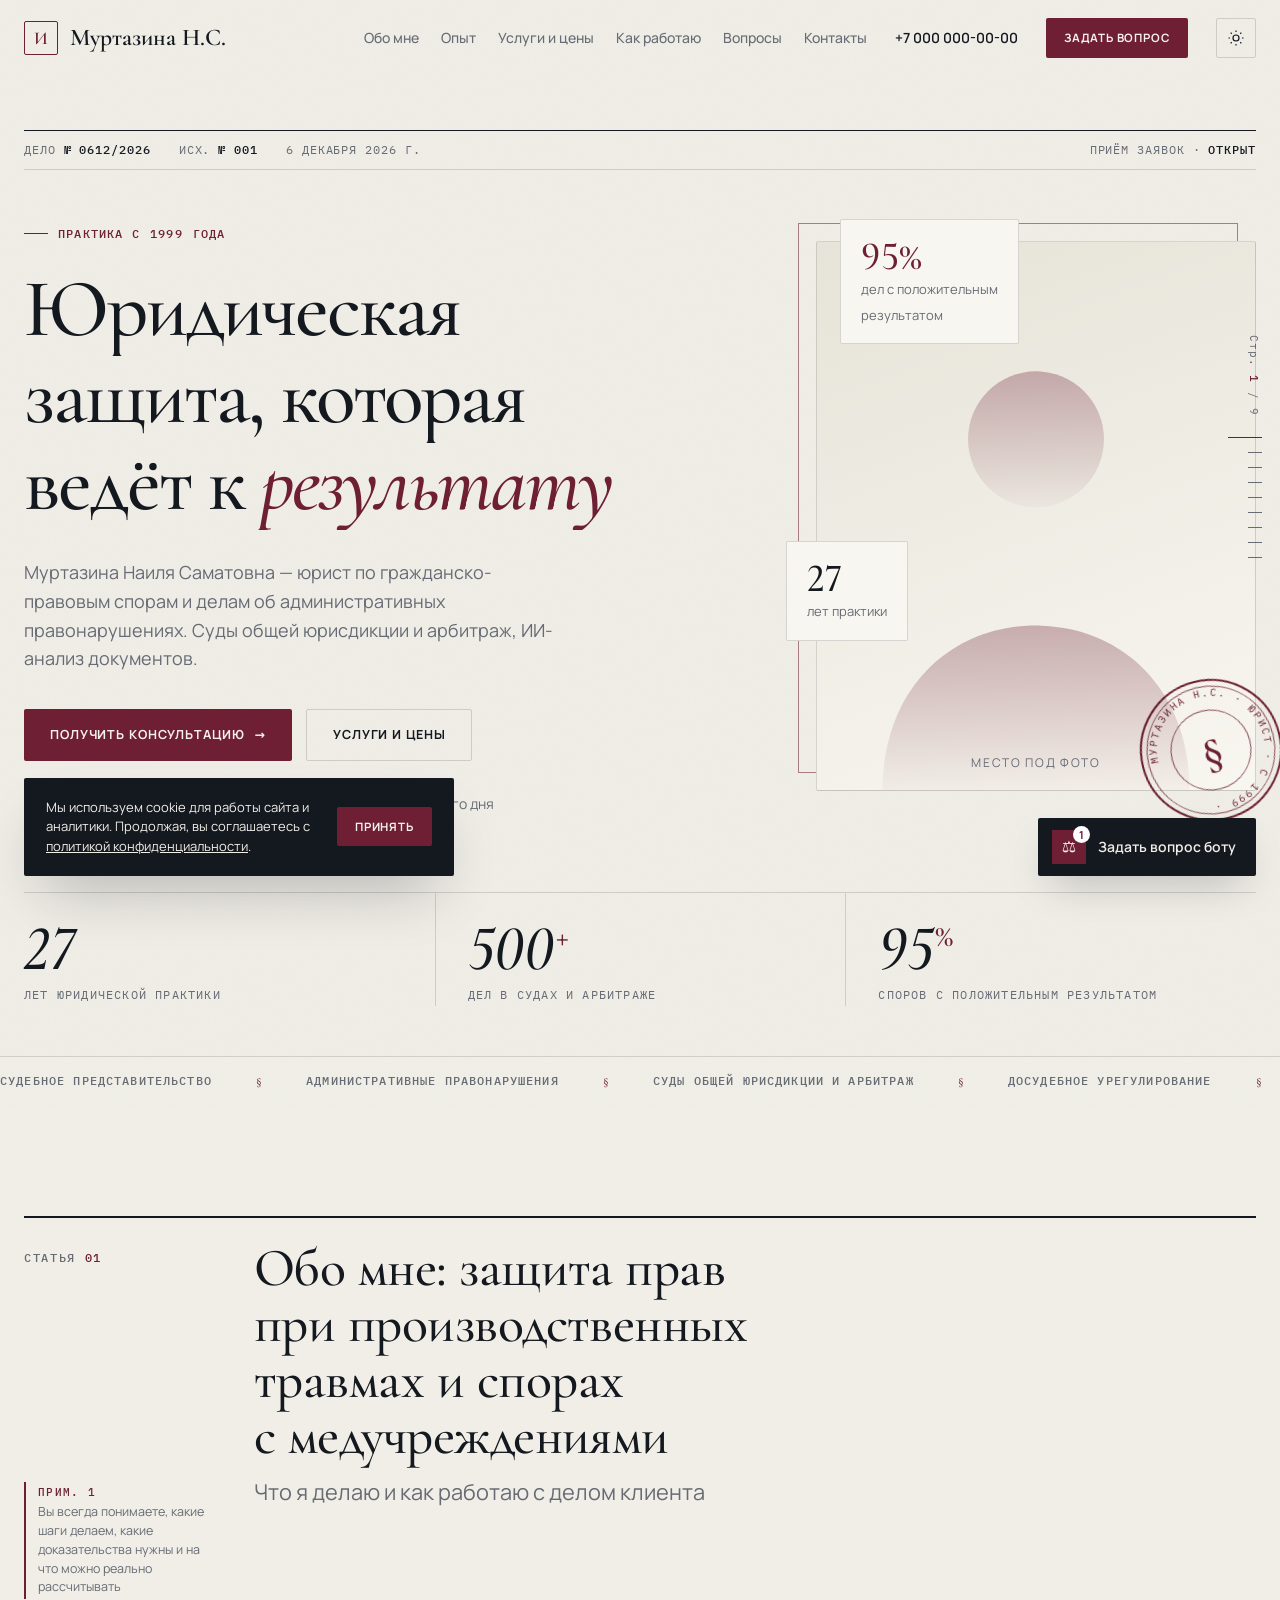
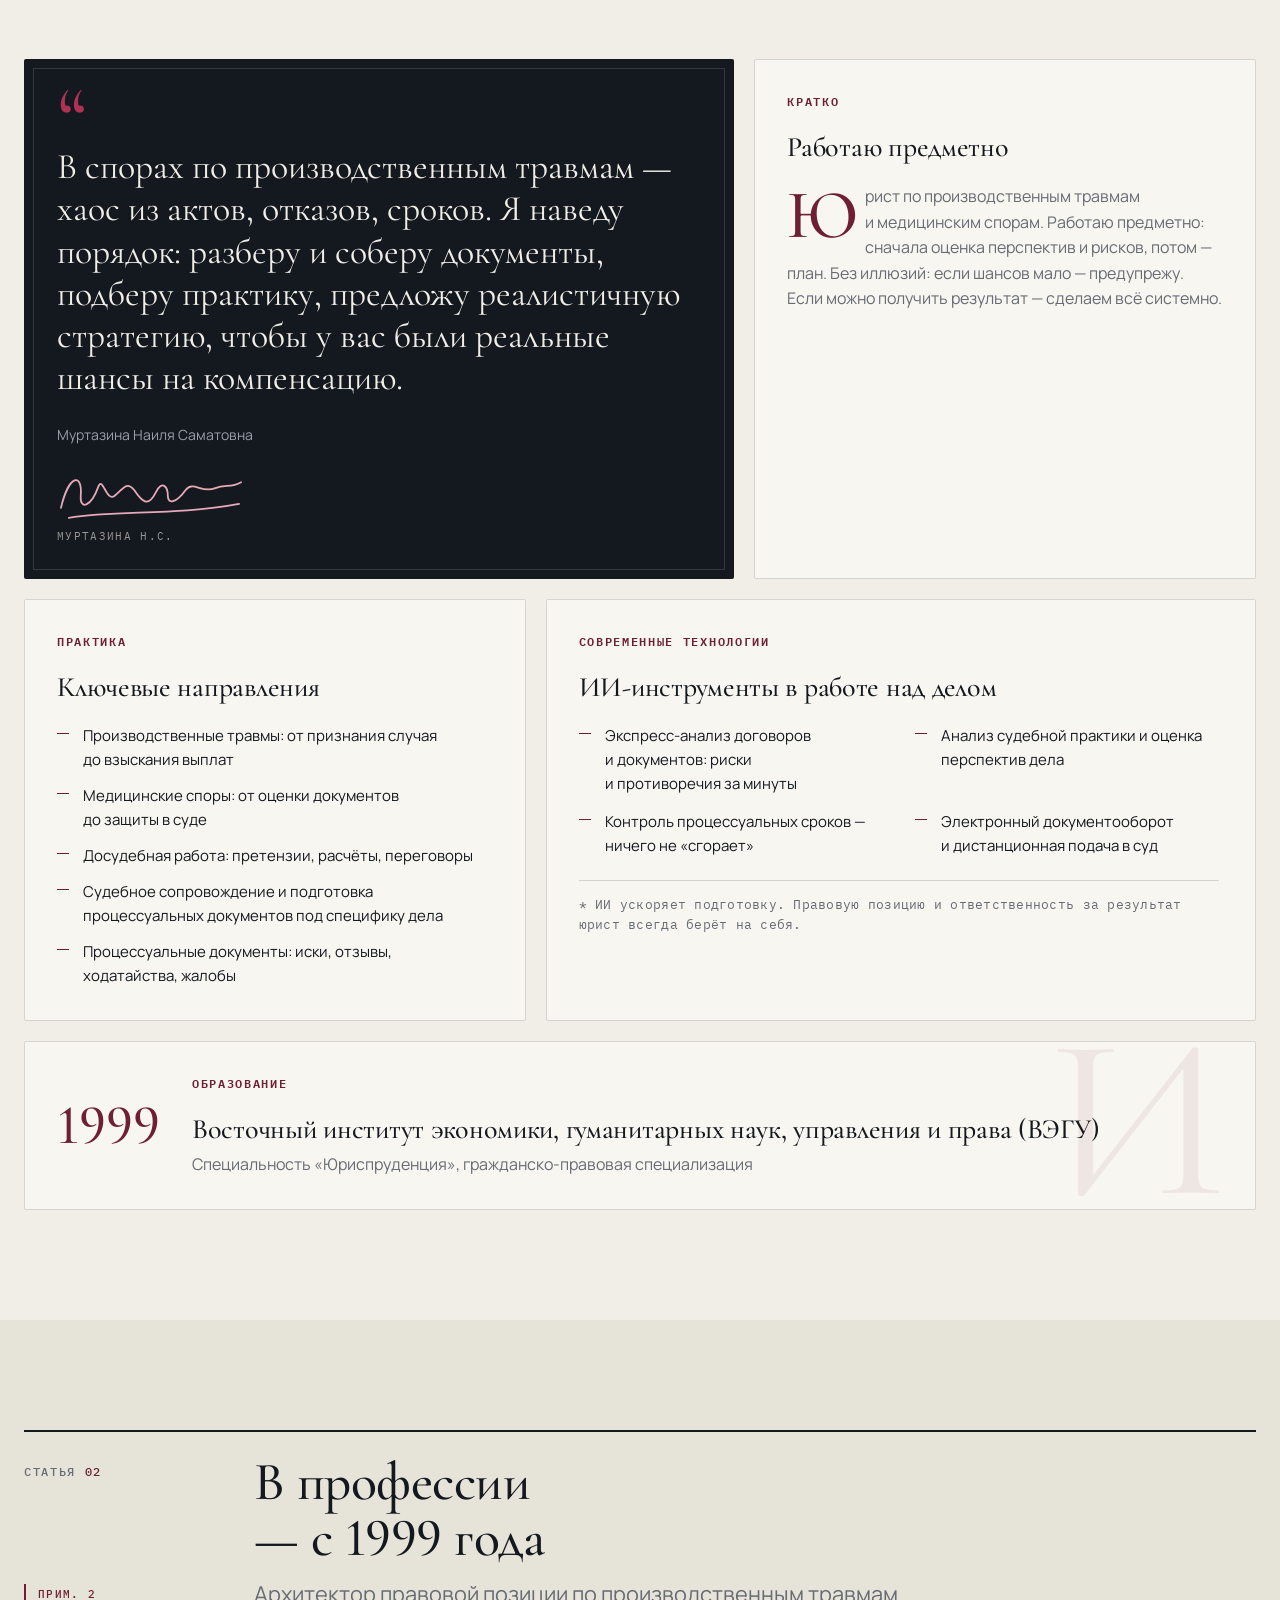
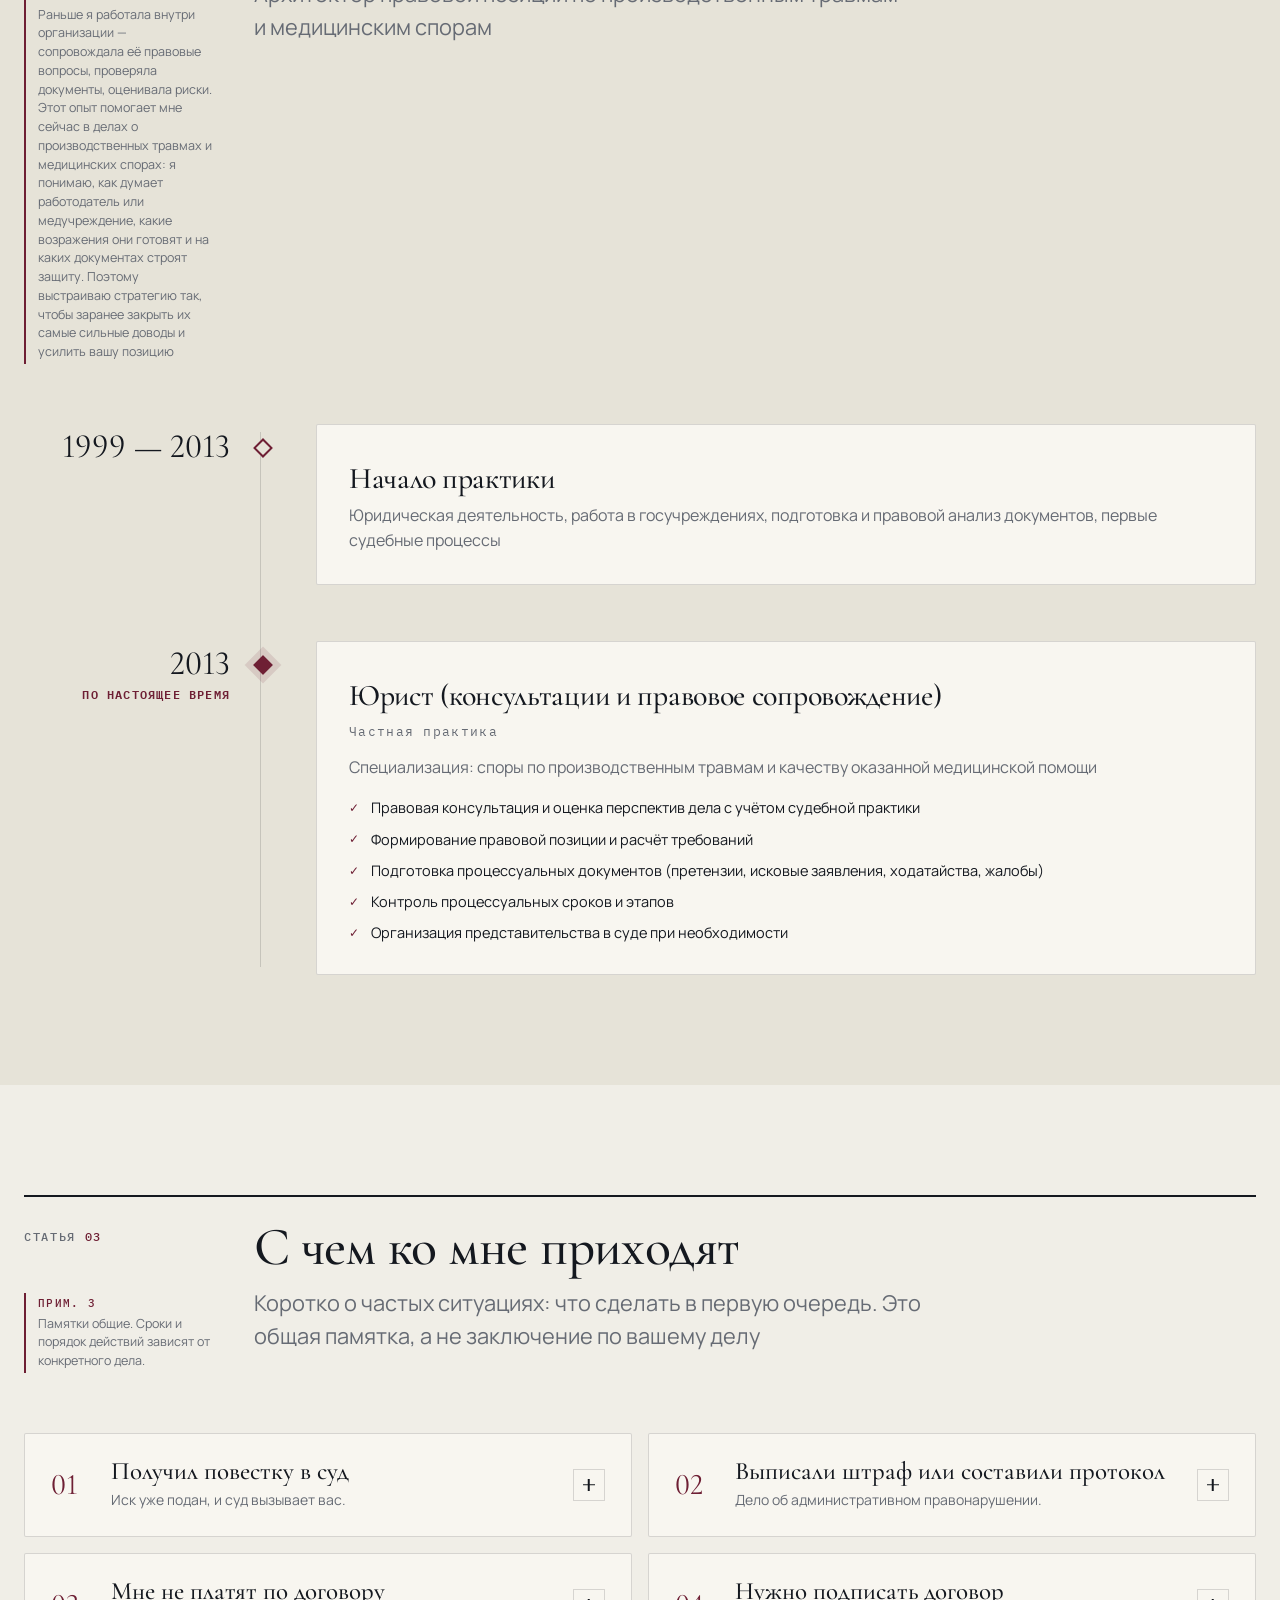
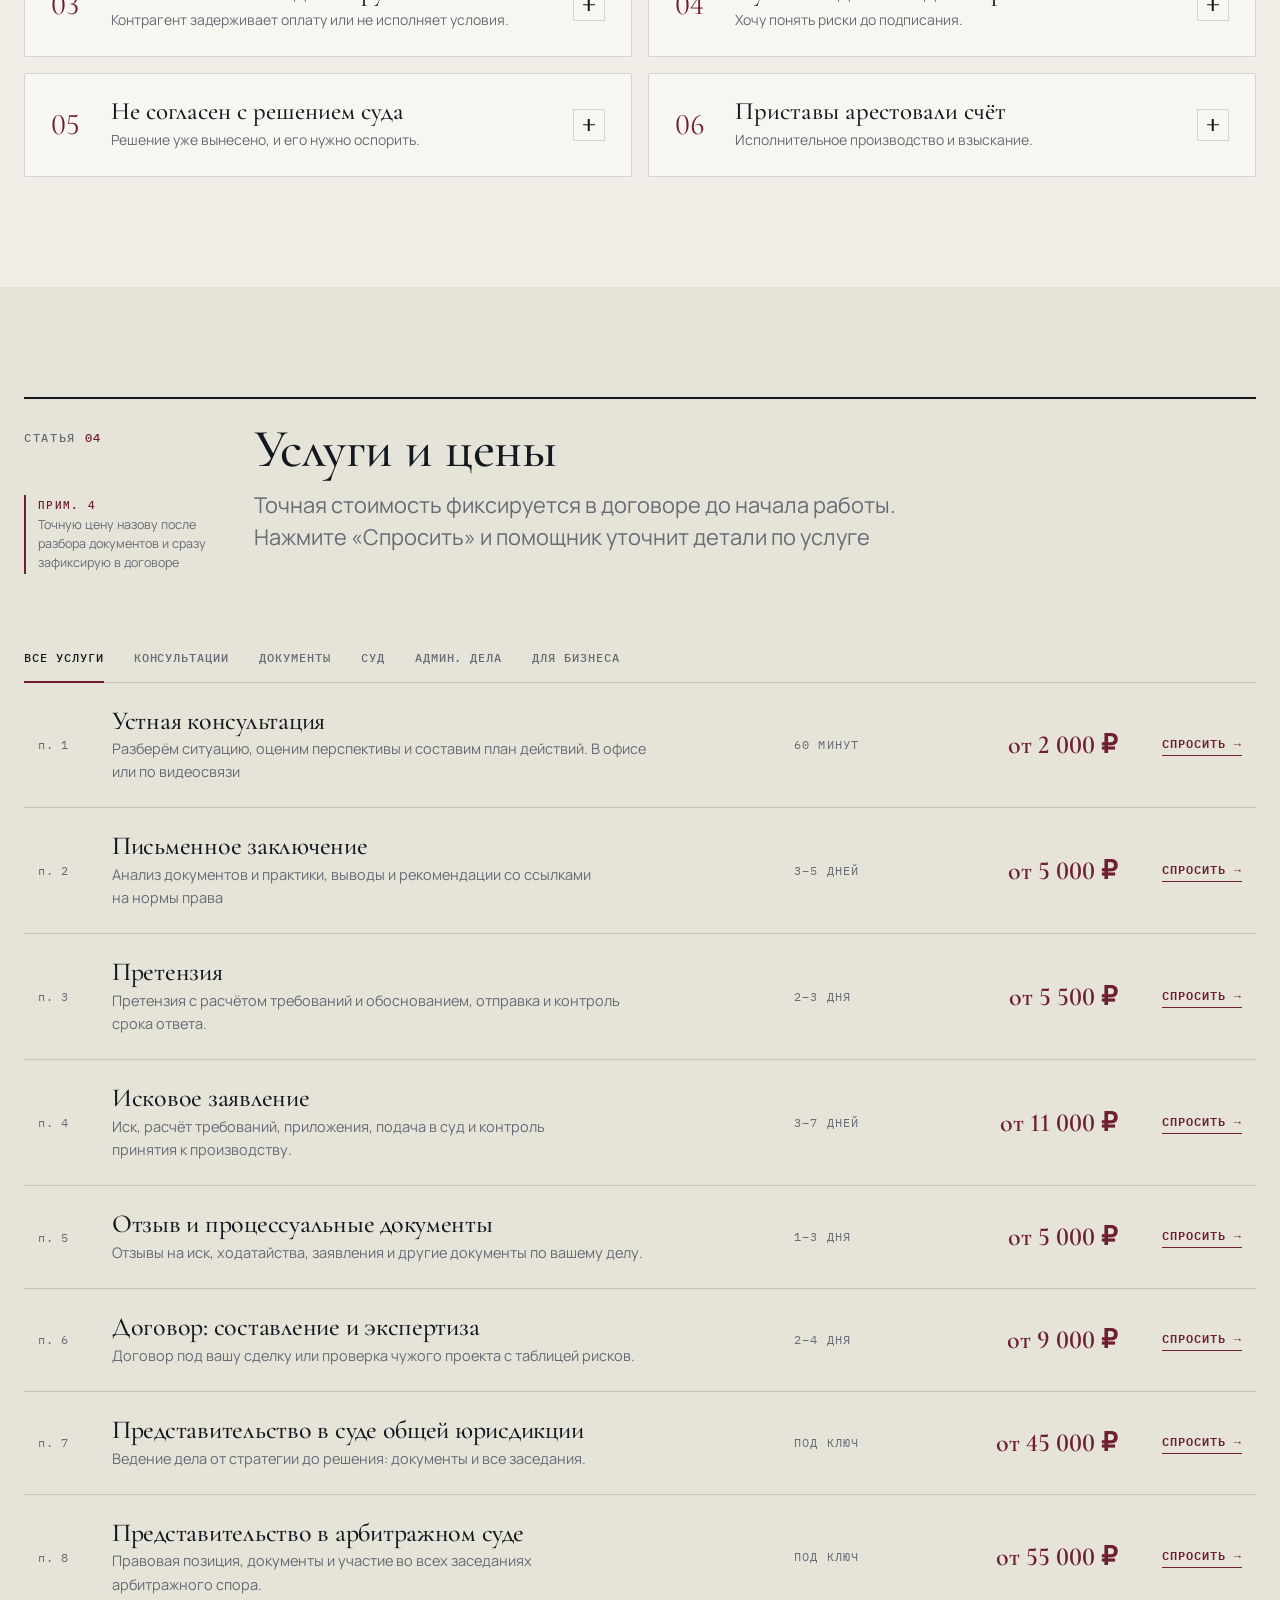
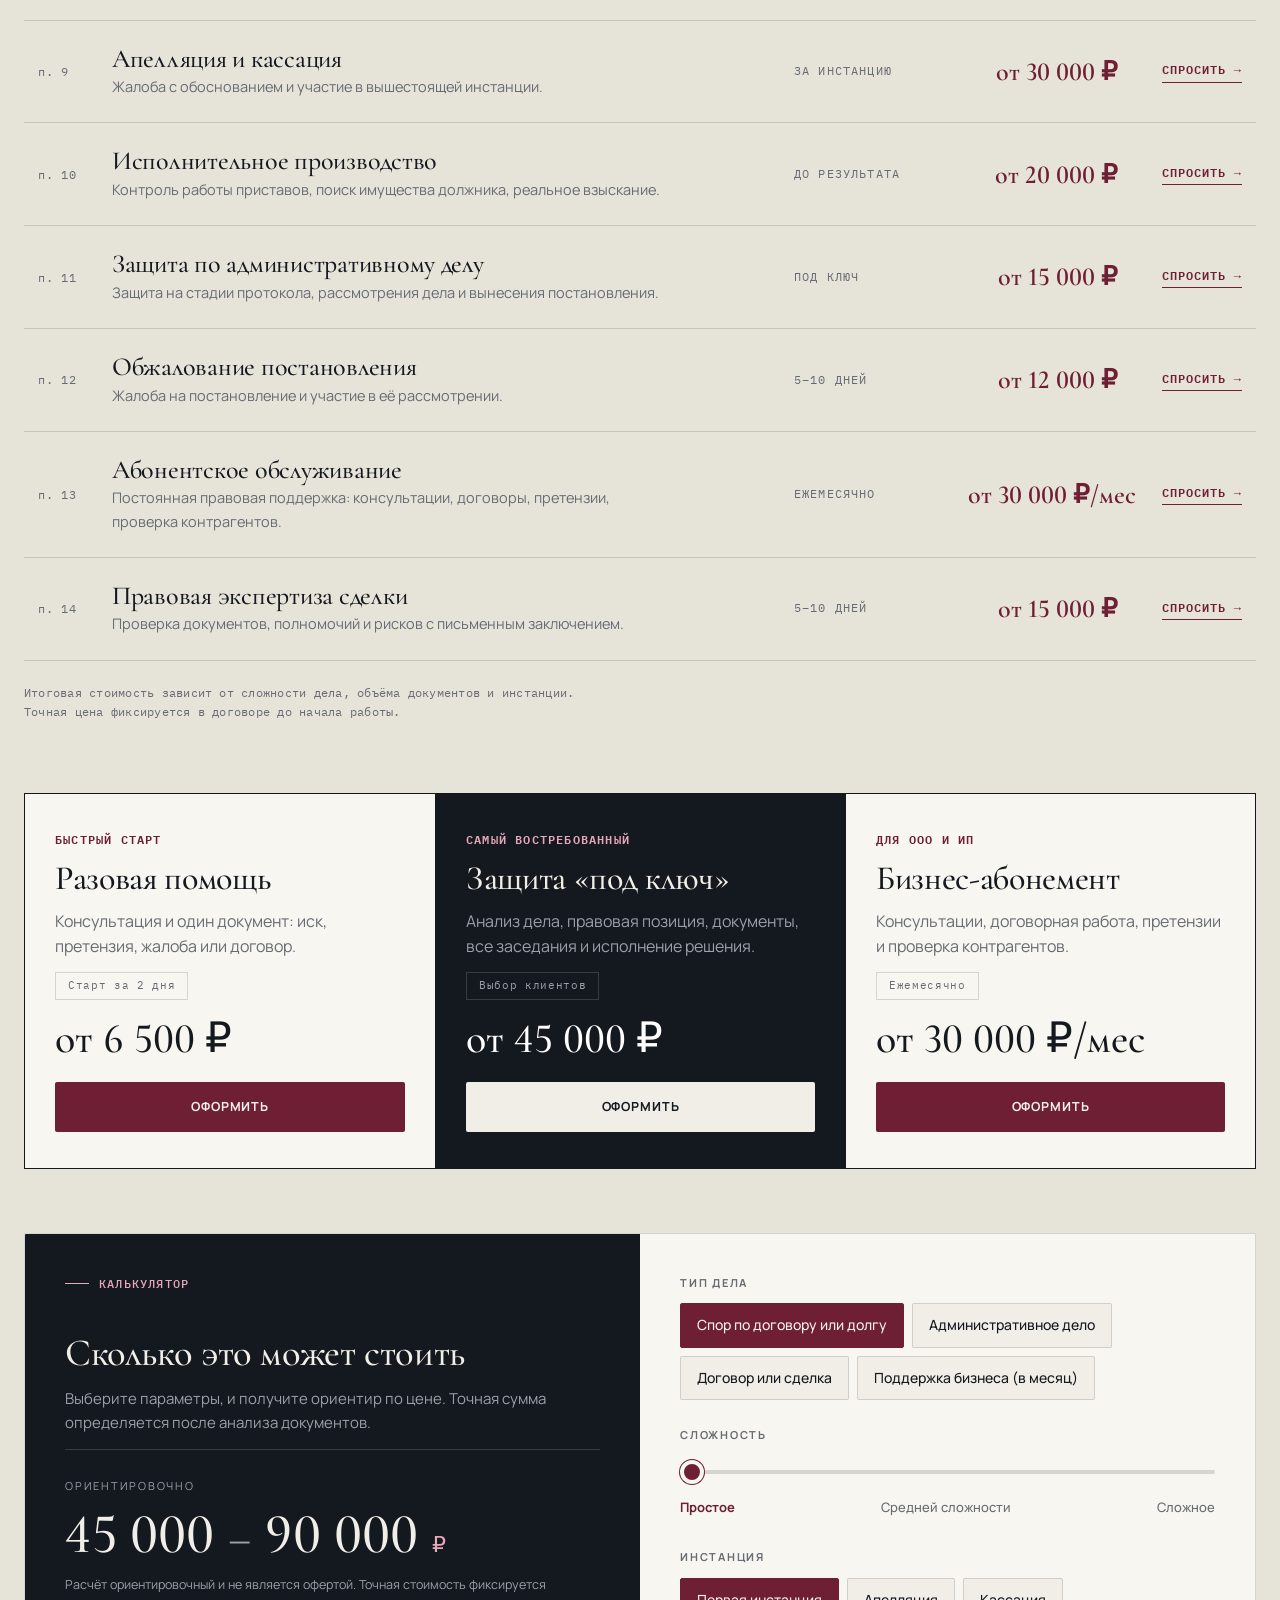
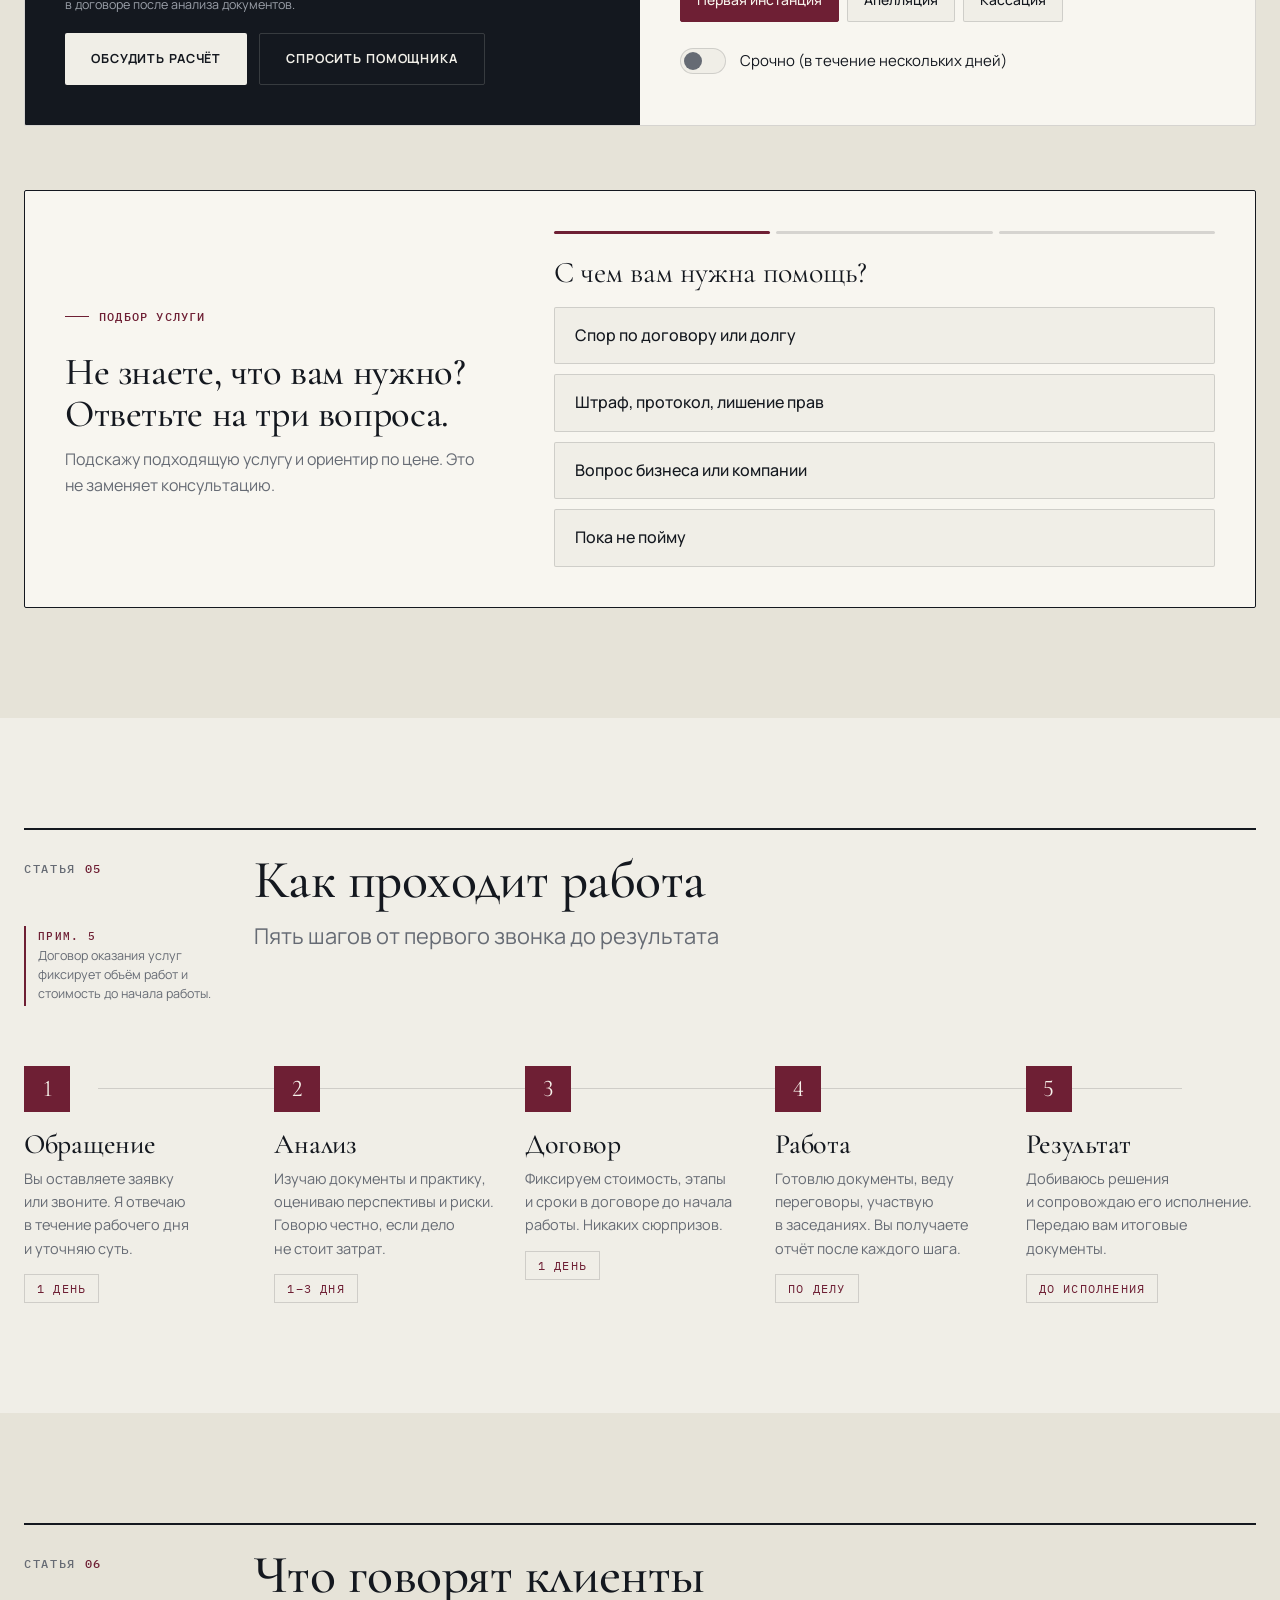
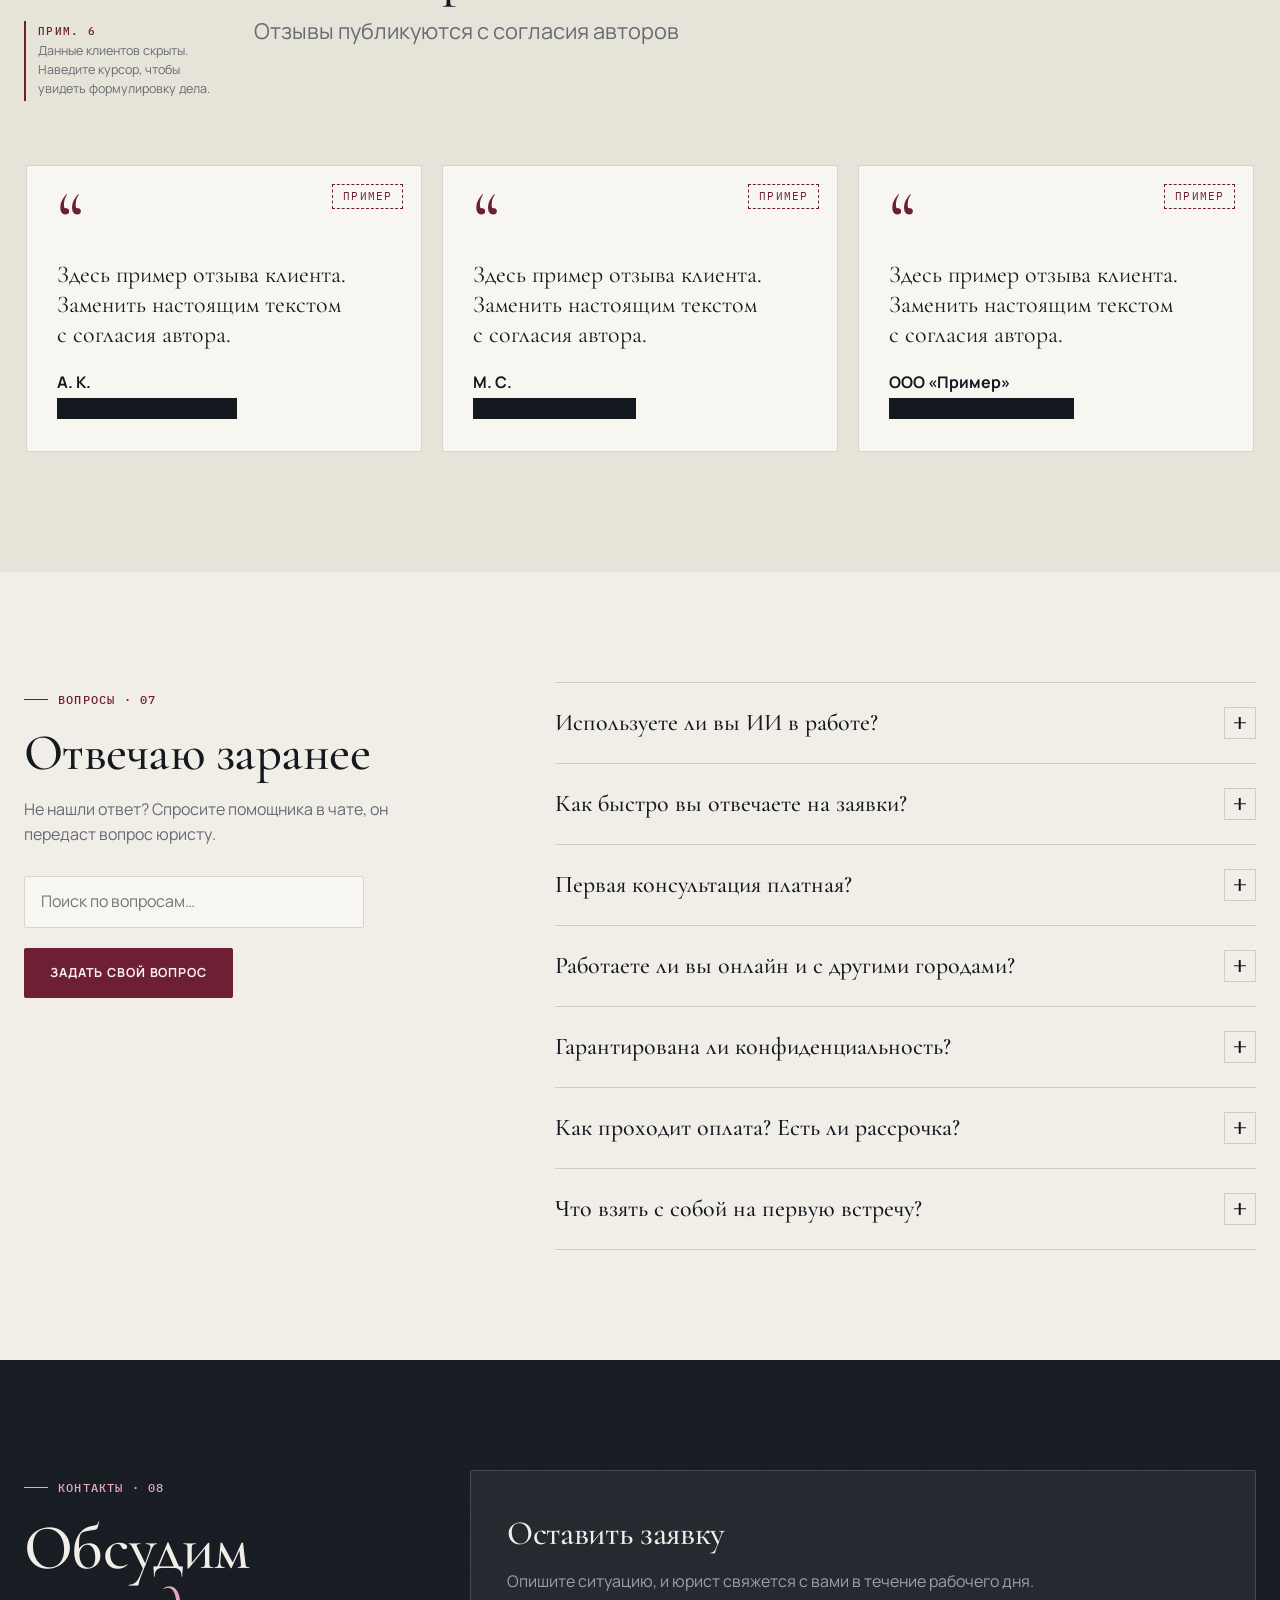
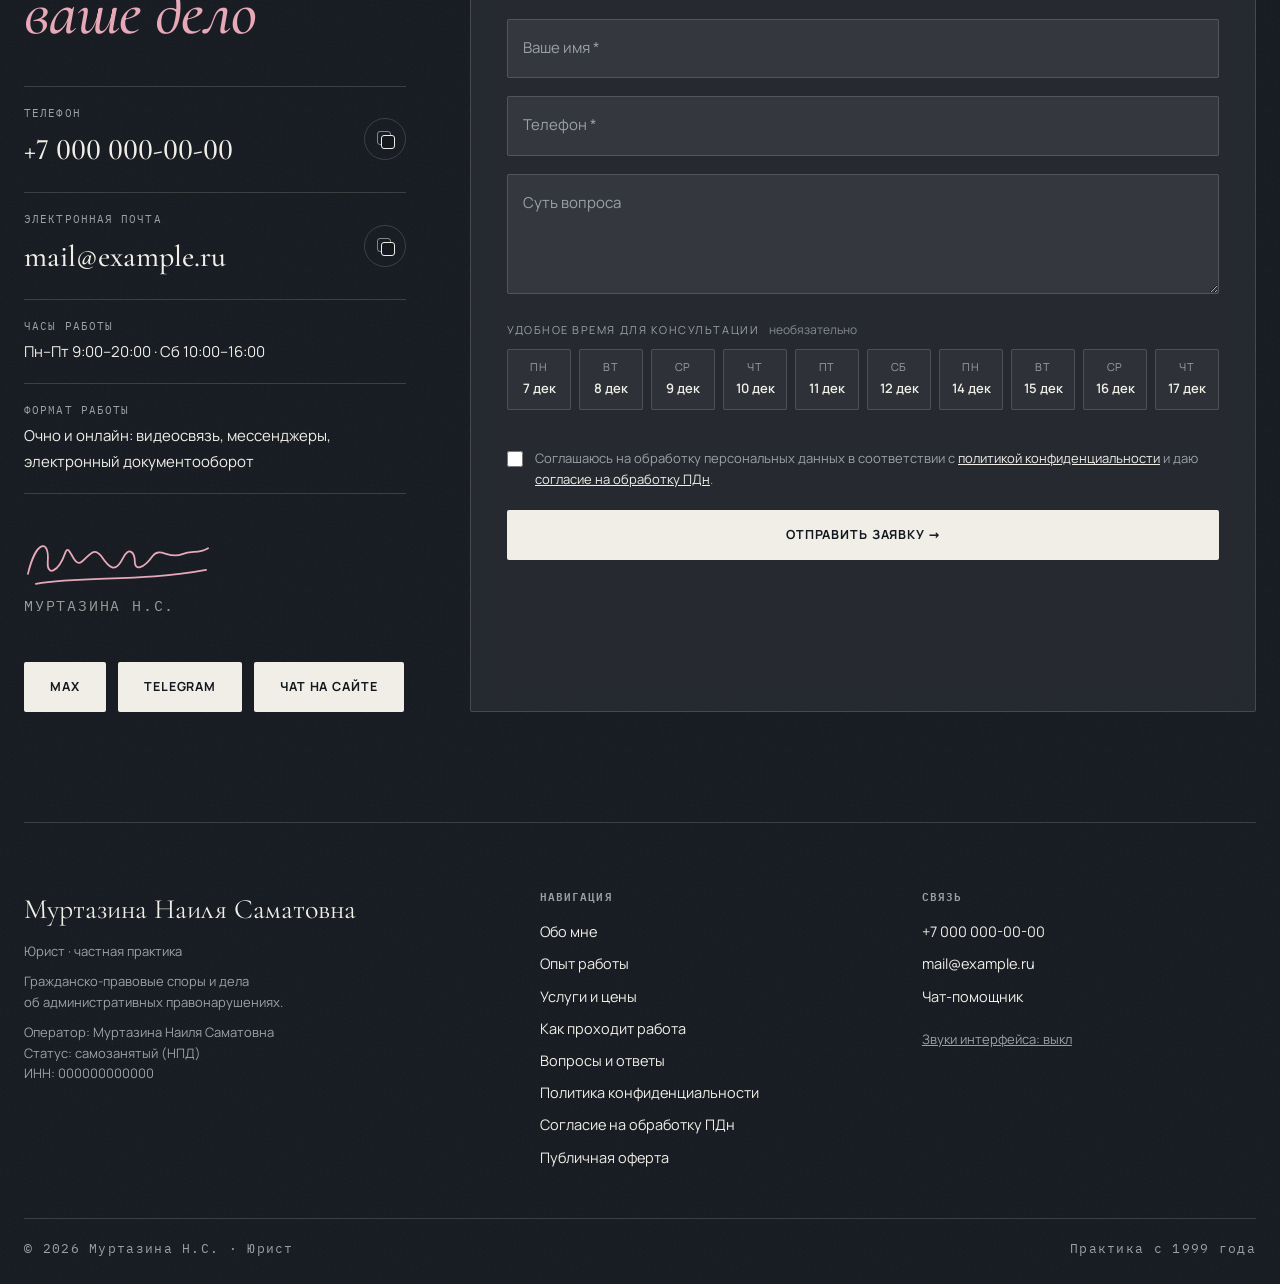
==== commit 6a834f09: "Add files via upload" ====
--- a/index.html
+++ b/index.html
@@ -4,12 +4,12 @@
 <meta charset="utf-8">
 <meta name="viewport" content="width=device-width, initial-scale=1">
 <title>Иванов И.И. — юрист по гражданским спорам и административным делам</title>
-<meta name="description" content="Юрист с практикой с 2003 года: судебное представительство, административные дела, договоры, претензии. Онлайн-консультации.">
+<meta name="description" content="Юрист с практикой с 1999 года: судебное представительство, административные дела, договоры, претензии. Онлайн-консультации.">
 <meta name="theme-color" content="#F0EEE7">
 <meta property="og:type" content="website">
 <meta property="og:locale" content="ru_RU">
 <meta property="og:title" content="Иванов И.И. — юрист по гражданским спорам и административным делам">
-<meta property="og:description" content="Судебное представительство, административные дела, договоры, претензии. Практика с 2003 года.">
+<meta property="og:description" content="Судебное представительство, административные дела, договоры, претензии. Практика с 1999 года.">
 <meta property="og:image" content="og.png">
 <meta name="twitter:card" content="summary_large_image">
 <link rel="icon" href="favicon.svg" type="image/svg+xml">
@@ -53,7 +53,7 @@
   <a class="on" data-t="Главная" href="#top"></a><a data-t="Обо мне" href="#about"></a><a data-t="Опыт" href="#exp"></a><a data-t="Ситуации" href="#cases"></a><a data-t="Услуги" href="#price"></a><a data-t="Как работаю" href="#how"></a><a data-t="Отзывы" href="#reviews"></a><a data-t="Вопросы" href="#faq"></a><a data-t="Контакты" href="#contacts"></a>
 </div>
 
-<noscript><div style="padding:120px 24px 40px;max-width:700px;margin:auto;font-family:Georgia,serif"><h1>Иванов И.И. — юрист</h1><p>Судебное представительство, административные дела, договоры, претензии. Практика с 2003 года.</p><p>Телефон: +7 000 000-00-00 · Почта: mail@example.ru</p><p>Для просмотра сайта включите JavaScript.</p></div></noscript>
+<noscript><div style="padding:120px 24px 40px;max-width:700px;margin:auto;font-family:Georgia,serif"><h1>Иванов И.И. — юрист</h1><p>Судебное представительство, административные дела, договоры, претензии. Практика с 1999 года.</p><p>Телефон: +7 000 000-00-00 · Почта: mail@example.ru</p><p>Для просмотра сайта включите JavaScript.</p></div></noscript>
 
 <main>
 <section class="hero" id="top">
@@ -87,28 +87,28 @@
 
 <section class="s" id="about">
   <div class="wrap">
-    <div class="sh rv"><span class="no" data-px>01</span><h2 data-split>Обо мне: практический подход</h2><p>Что я делаю и как работаю с делом клиента.</p></div>
+    <div class="sh rv"><span class="no" data-px>01</span><h2 data-split>Обо мне: защита прав при производственных травмах и спорах с медучреждениями</h2><p>Что я делаю и как работаю с делом клиента</p></div>
     <div class="bento" id="bento"></div>
   </div>
 </section>
 
 <section class="s alt" id="exp">
   <div class="wrap">
-    <div class="sh rv"><span class="no" data-px>02</span><h2 data-split>В профессии с <span data-b="since"></span> года</h2><p>От юрисконсульта до судебного представителя.</p></div>
+    <div class="sh rv"><span class="no" data-px>02</span><h2 data-split>В&nbsp;профессии&nbsp;— с <span data-b="since"></span> года</h2><p>Архитектор правовой позиции по производственным травмам и медицинским спорам</p></div>
     <div class="tl" id="tl"><div class="tl-line"><div class="tl-fill" id="tlf"></div></div></div>
   </div>
 </section>
 
 <section class="s" id="cases">
   <div class="wrap">
-    <div class="sh rv"><span class="no" data-px>03</span><h2 data-split>С чем ко мне приходят</h2><p>Коротко о частых ситуациях: что сделать в первую очередь. Это общая памятка, а не заключение по вашему делу.</p></div>
+    <div class="sh rv"><span class="no" data-px>03</span><h2 data-split>С чем ко мне приходят</h2><p>Коротко о частых ситуациях: что сделать в первую очередь. Это общая памятка, а не заключение по вашему делу</p></div>
     <div class="sit" id="sit"></div>
   </div>
 </section>
 
 <section class="s alt" id="price">
   <div class="wrap">
-    <div class="sh rv"><span class="no" data-px>04</span><h2 data-split>Услуги и цены без «звёздочек»</h2><p>Точная стоимость фиксируется в договоре до начала работы. Нажмите «Спросить», и помощник уточнит детали по услуге.</p></div>
+    <div class="sh rv"><span class="no" data-px>04</span><h2 data-split>Услуги и цены</h2><p>Точная стоимость фиксируется в договоре до начала работы. Нажмите «Спросить» и помощник уточнит детали по услуге</p></div>
     <div class="pills rv" id="pills" role="tablist"><span class="ind" id="ind"></span></div>
     <div class="cards" id="cards"></div>
     <p class="note" id="pnote"></p>
@@ -129,14 +129,14 @@
 
 <section class="s" id="how">
   <div class="wrap">
-    <div class="sh rv"><span class="no" data-px>05</span><h2 data-split>Как проходит работа</h2><p>Пять шагов от первого звонка до результата.</p></div>
+    <div class="sh rv"><span class="no" data-px>05</span><h2 data-split>Как проходит работа</h2><p>Пять шагов от первого звонка до результата</p></div>
     <ol class="proc" id="proc"></ol>
   </div>
 </section>
 
 <section class="s alt" id="reviews">
   <div class="wrap">
-    <div class="sh rv"><span class="no" data-px>06</span><h2 data-split>Что говорят клиенты</h2><p>Отзывы публикуются с согласия авторов.</p></div>
+    <div class="sh rv"><span class="no" data-px>06</span><h2 data-split>Что говорят клиенты</h2><p>Отзывы публикуются с согласия авторов</p></div>
     <div class="rvw rv" id="rvw"></div>
   </div>
 </section>
--- a/strict.css
+++ b/strict.css
@@ -180,3 +180,7 @@
 ::view-transition-old(root){z-index:1}
 ::view-transition-new(root){z-index:2}
 .no-tr,.no-tr *,.no-tr *::before,.no-tr *::after{transition:none!important}
+
+/* правки заказчика: подзаголовок раздела крупнее (≈21 px), пустые строки не занимают место */
+.sh p{font-size:clamp(19px,1.7vw,22px);line-height:1.5;max-width:56ch}
+.job .pl:empty,.job ul:empty{display:none}
